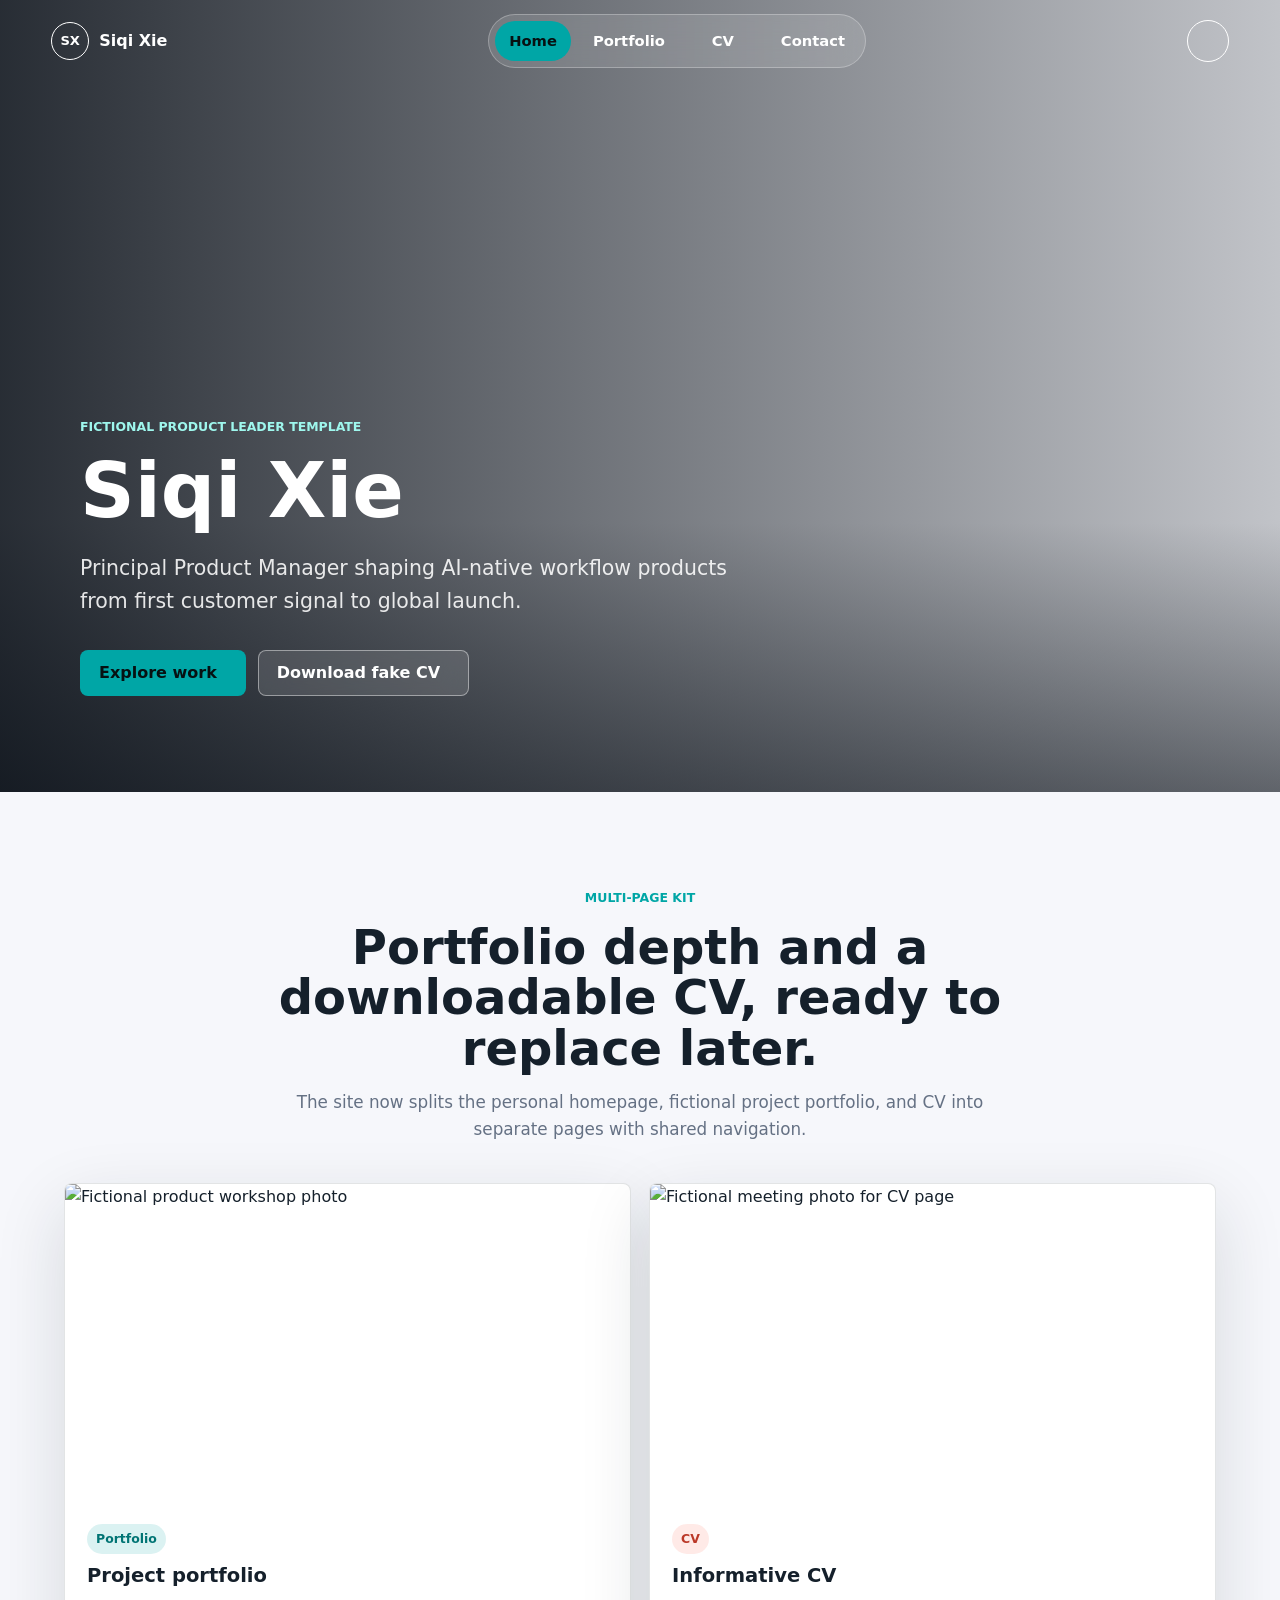
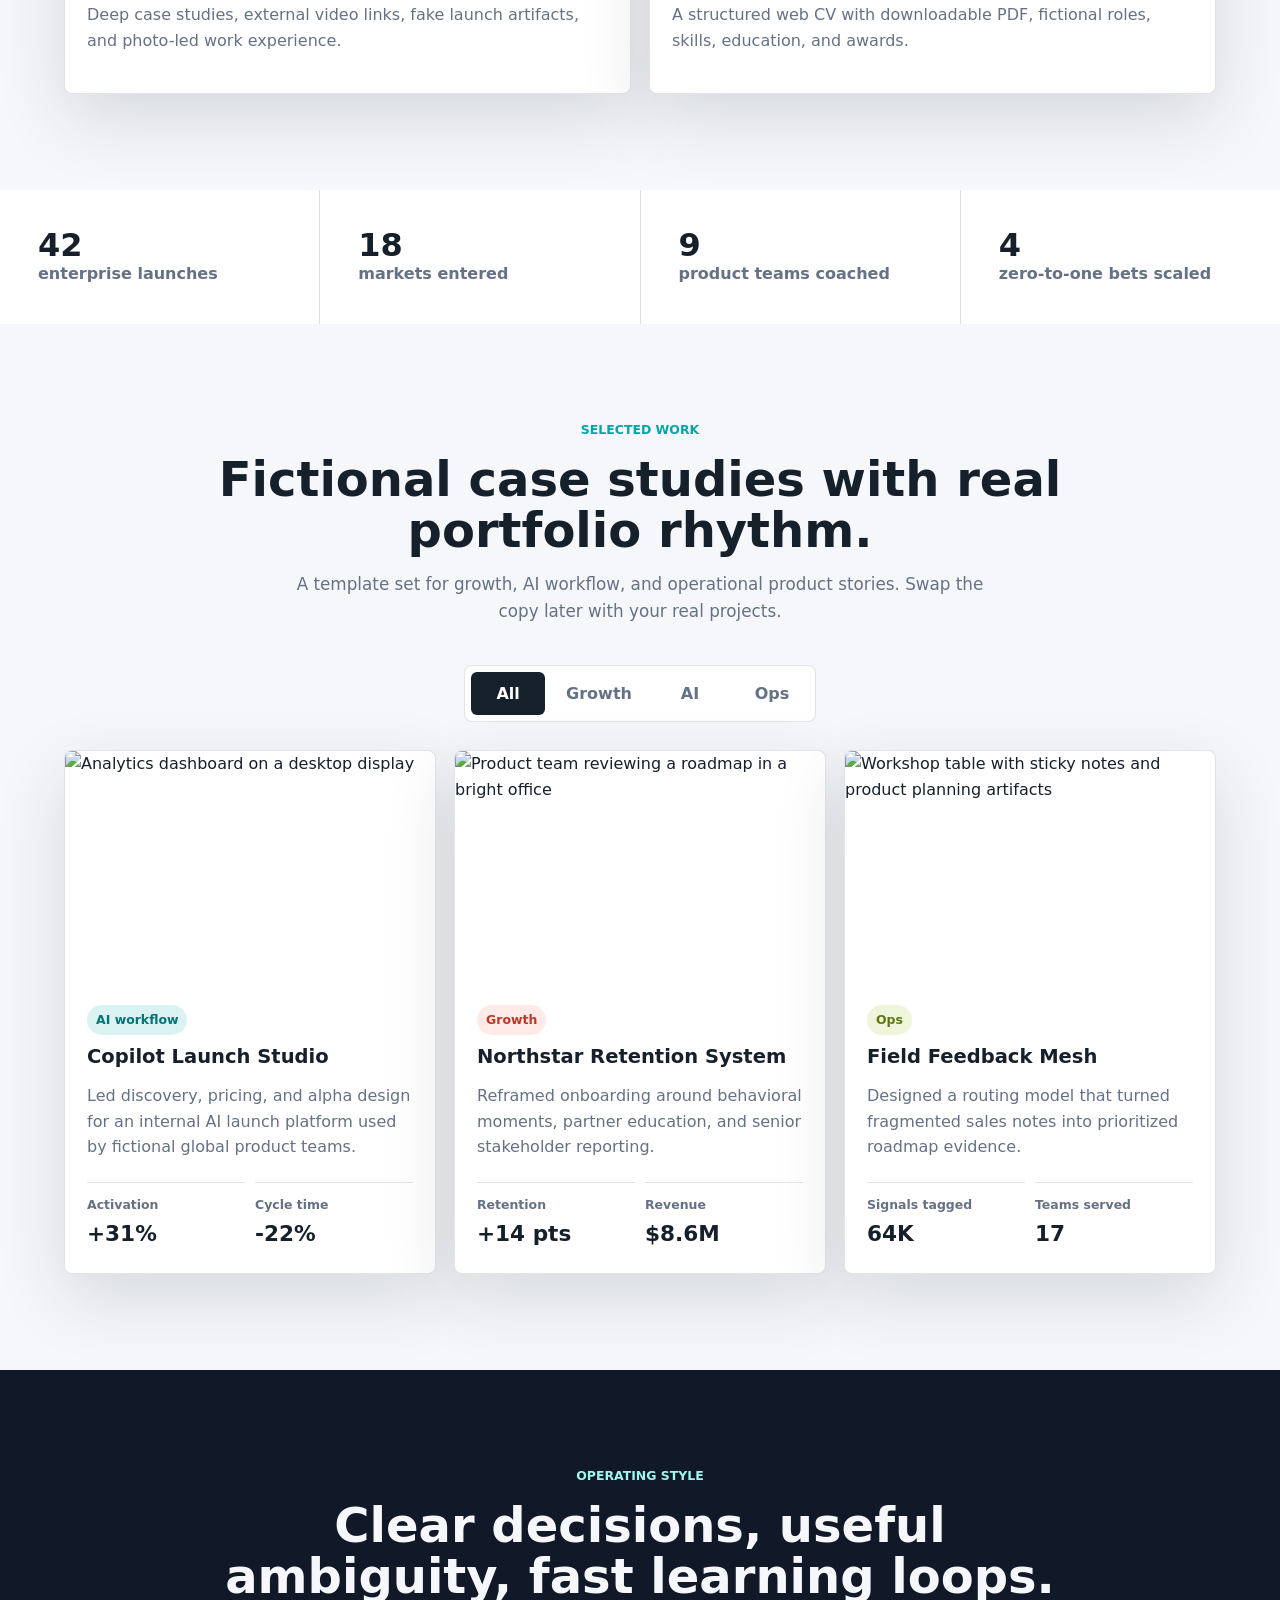
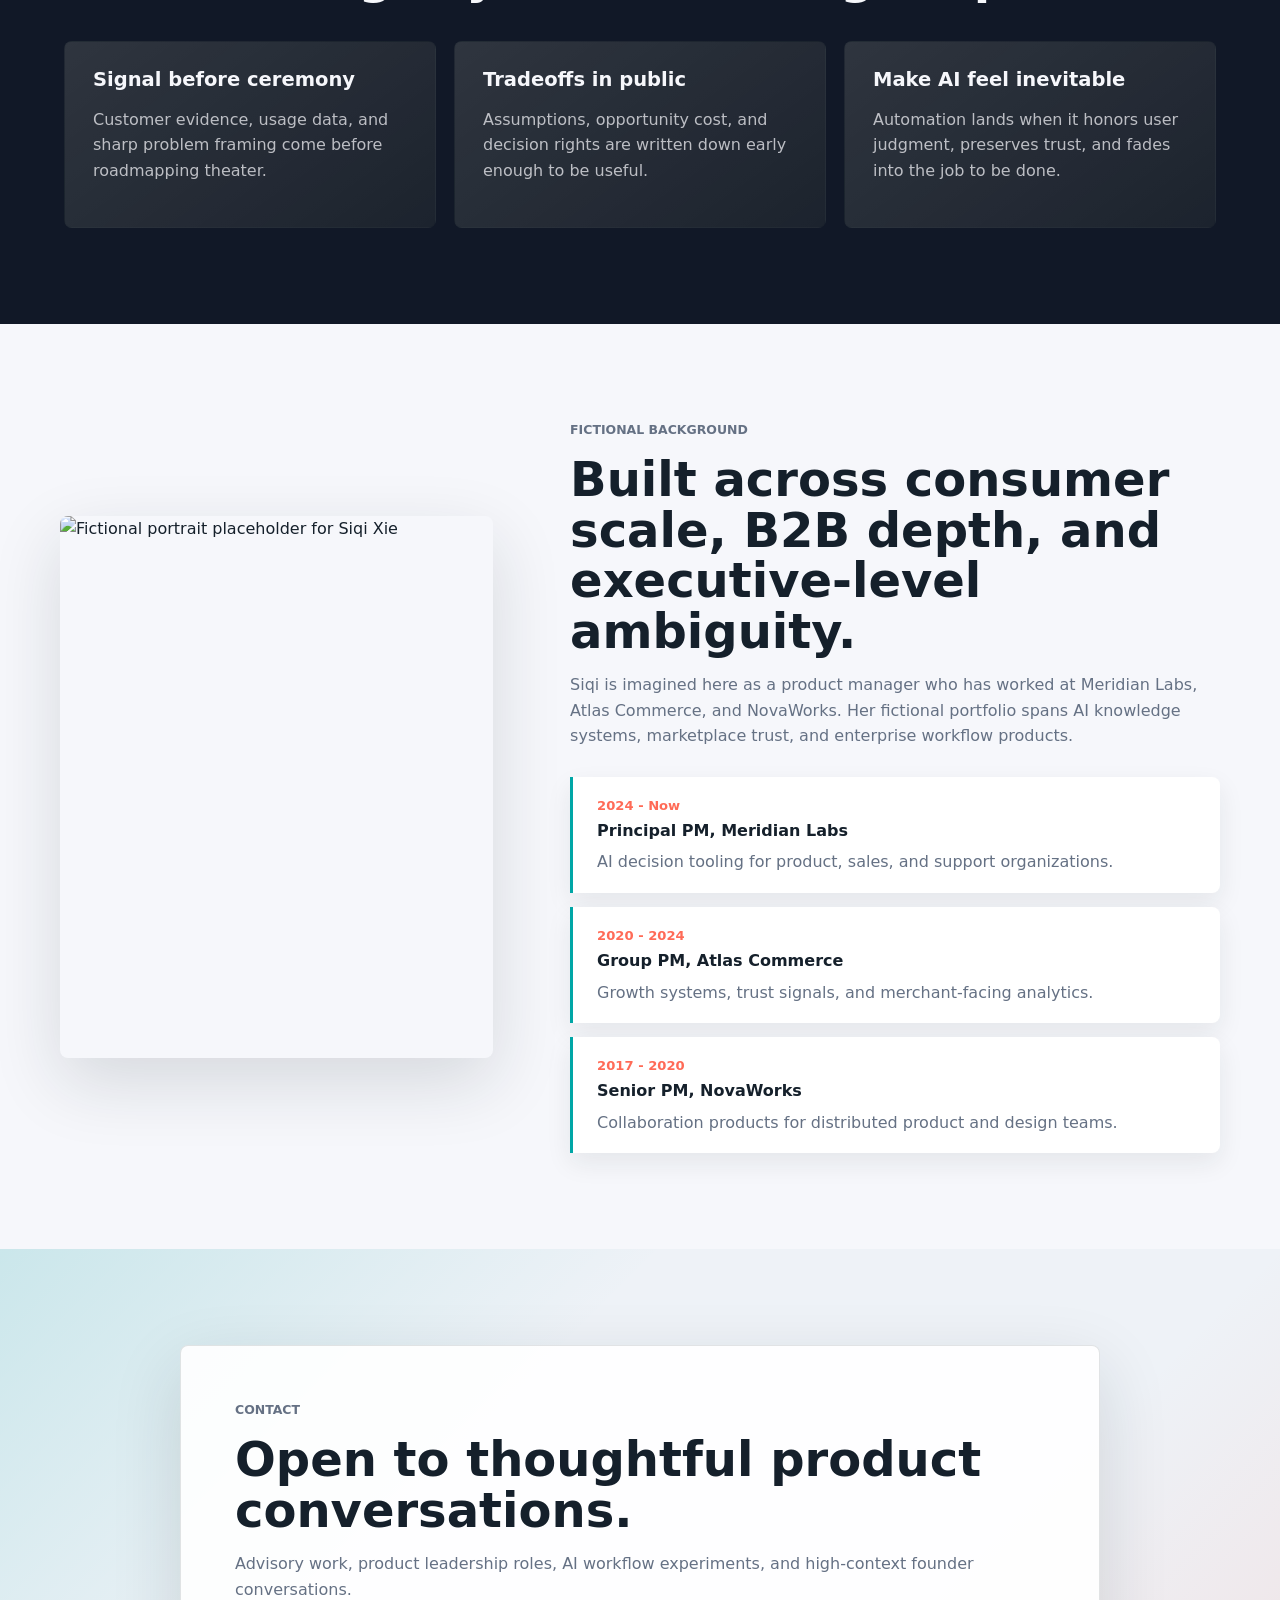
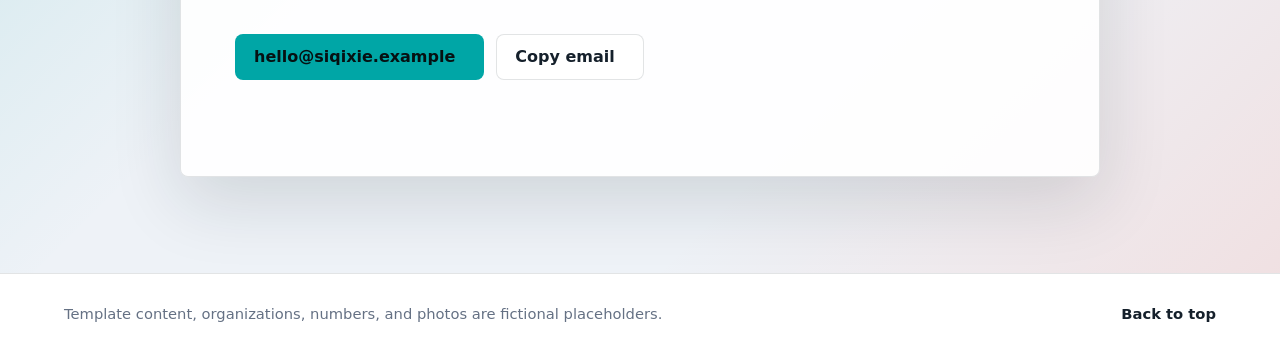
==== index.html @ d80f71df "first commit" ====
<!doctype html>
<html lang="en">
  <head>
    <meta charset="utf-8" />
    <meta name="viewport" content="width=device-width, initial-scale=1" />
    <meta
      name="description"
      content="A fictional interactive homepage template for Siqi Xie, product manager."
    />
    <title>Siqi Xie | Product Portfolio</title>
    <link rel="preconnect" href="https://images.unsplash.com" />
    <link rel="preconnect" href="https://unpkg.com" />
    <link rel="stylesheet" href="styles.css" />
    <script defer src="https://unpkg.com/lucide@latest/dist/umd/lucide.min.js"></script>
    <script defer src="script.js"></script>
  </head>
  <body>
    <div class="progress" aria-hidden="true"></div>
    <header class="site-header" data-header>
      <a class="brand" href="index.html" aria-label="Siqi Xie home">
        <span class="brand-mark">SX</span>
        <span>Siqi Xie</span>
      </a>

      <button class="icon-button nav-toggle" type="button" aria-label="Open navigation" data-nav-toggle>
        <i data-lucide="menu"></i>
      </button>

      <nav class="site-nav" aria-label="Primary navigation" data-nav>
        <a href="index.html" aria-current="page">Home</a>
        <a href="portfolio.html">Portfolio</a>
        <a href="cv.html">CV</a>
        <a href="#contact">Contact</a>
      </nav>

      <button class="icon-button theme-toggle" type="button" aria-label="Toggle color theme" title="Toggle theme" data-theme-toggle>
        <i data-lucide="moon"></i>
      </button>
    </header>

    <main id="top">
      <section class="hero" aria-labelledby="hero-title">
        <div class="hero-media" aria-hidden="true"></div>
        <div class="hero-overlay" aria-hidden="true"></div>
        <div class="hero-inner reveal">
          <p class="eyebrow">Fictional product leader template</p>
          <h1 id="hero-title">Siqi Xie</h1>
          <p class="hero-subtitle">
            Principal Product Manager shaping AI-native workflow products from first customer signal to global launch.
          </p>
          <div class="hero-actions">
            <a class="button button-primary" href="#work">
              <span>Explore work</span>
              <i data-lucide="arrow-right"></i>
            </a>
            <a class="button button-secondary" href="assets/siqi-xie-cv.pdf">
              <span>Download fake CV</span>
              <i data-lucide="download"></i>
            </a>
          </div>
        </div>
      </section>

      <section class="section page-preview-section" aria-labelledby="pages-title">
        <div class="section-heading reveal">
          <p class="eyebrow">Multi-page kit</p>
          <h2 id="pages-title">Portfolio depth and a downloadable CV, ready to replace later.</h2>
          <p>
            The site now splits the personal homepage, fictional project portfolio, and CV into separate pages with shared navigation.
          </p>
        </div>

        <div class="preview-grid">
          <a class="preview-card reveal" href="portfolio.html">
            <img
              src="https://images.unsplash.com/photo-1551836022-d5d88e9218df?auto=format&fit=crop&w=1200&q=80"
              alt="Fictional product workshop photo"
            />
            <span class="tag">Portfolio</span>
            <h3>Project portfolio</h3>
            <p>Deep case studies, external video links, fake launch artifacts, and photo-led work experience.</p>
          </a>
          <a class="preview-card reveal" href="cv.html">
            <img
              src="https://images.unsplash.com/photo-1517048676732-d65bc937f952?auto=format&fit=crop&w=1200&q=80"
              alt="Fictional meeting photo for CV page"
            />
            <span class="tag tag-coral">CV</span>
            <h3>Informative CV</h3>
            <p>A structured web CV with downloadable PDF, fictional roles, skills, education, and awards.</p>
          </a>
        </div>
      </section>

      <section class="signal-strip" aria-label="Career highlights">
        <div class="signal" data-count="42">
          <span class="metric">0</span>
          <span>enterprise launches</span>
        </div>
        <div class="signal" data-count="18">
          <span class="metric">0</span>
          <span>markets entered</span>
        </div>
        <div class="signal" data-count="9">
          <span class="metric">0</span>
          <span>product teams coached</span>
        </div>
        <div class="signal" data-count="4">
          <span class="metric">0</span>
          <span>zero-to-one bets scaled</span>
        </div>
      </section>

      <section class="section section-light" id="work" aria-labelledby="work-title">
        <div class="section-heading reveal">
          <p class="eyebrow">Selected work</p>
          <h2 id="work-title">Fictional case studies with real portfolio rhythm.</h2>
          <p>
            A template set for growth, AI workflow, and operational product stories. Swap the copy later with your real projects.
          </p>
        </div>

        <div class="segmented-control reveal" role="tablist" aria-label="Filter case studies">
          <button class="segment active" type="button" data-filter="all" aria-pressed="true">All</button>
          <button class="segment" type="button" data-filter="growth" aria-pressed="false">Growth</button>
          <button class="segment" type="button" data-filter="ai" aria-pressed="false">AI</button>
          <button class="segment" type="button" data-filter="ops" aria-pressed="false">Ops</button>
        </div>

        <div class="case-grid">
          <article class="case-card reveal" data-category="ai">
            <img
              src="https://images.unsplash.com/photo-1551288049-bebda4e38f71?auto=format&fit=crop&w=1200&q=80"
              alt="Analytics dashboard on a desktop display"
            />
            <div class="case-content">
              <span class="tag">AI workflow</span>
              <h3>Copilot Launch Studio</h3>
              <p>
                Led discovery, pricing, and alpha design for an internal AI launch platform used by fictional global product teams.
              </p>
              <dl>
                <div><dt>Activation</dt><dd>+31%</dd></div>
                <div><dt>Cycle time</dt><dd>-22%</dd></div>
              </dl>
            </div>
          </article>

          <article class="case-card reveal" data-category="growth">
            <img
              src="https://images.unsplash.com/photo-1556761175-b413da4baf72?auto=format&fit=crop&w=1200&q=80"
              alt="Product team reviewing a roadmap in a bright office"
            />
            <div class="case-content">
              <span class="tag tag-coral">Growth</span>
              <h3>Northstar Retention System</h3>
              <p>
                Reframed onboarding around behavioral moments, partner education, and senior stakeholder reporting.
              </p>
              <dl>
                <div><dt>Retention</dt><dd>+14 pts</dd></div>
                <div><dt>Revenue</dt><dd>$8.6M</dd></div>
              </dl>
            </div>
          </article>

          <article class="case-card reveal" data-category="ops">
            <img
              src="https://images.unsplash.com/photo-1552664730-d307ca884978?auto=format&fit=crop&w=1200&q=80"
              alt="Workshop table with sticky notes and product planning artifacts"
            />
            <div class="case-content">
              <span class="tag tag-lime">Ops</span>
              <h3>Field Feedback Mesh</h3>
              <p>
                Designed a routing model that turned fragmented sales notes into prioritized roadmap evidence.
              </p>
              <dl>
                <div><dt>Signals tagged</dt><dd>64K</dd></div>
                <div><dt>Teams served</dt><dd>17</dd></div>
              </dl>
            </div>
          </article>
        </div>
      </section>

      <section class="section section-dark" id="approach" aria-labelledby="approach-title">
        <div class="section-heading reveal">
          <p class="eyebrow">Operating style</p>
          <h2 id="approach-title">Clear decisions, useful ambiguity, fast learning loops.</h2>
        </div>

        <div class="approach-grid">
          <article class="approach-card reveal">
            <i data-lucide="radar"></i>
            <h3>Signal before ceremony</h3>
            <p>Customer evidence, usage data, and sharp problem framing come before roadmapping theater.</p>
          </article>
          <article class="approach-card reveal">
            <i data-lucide="split"></i>
            <h3>Tradeoffs in public</h3>
            <p>Assumptions, opportunity cost, and decision rights are written down early enough to be useful.</p>
          </article>
          <article class="approach-card reveal">
            <i data-lucide="sparkles"></i>
            <h3>Make AI feel inevitable</h3>
            <p>Automation lands when it honors user judgment, preserves trust, and fades into the job to be done.</p>
          </article>
        </div>
      </section>

      <section class="section split-section" id="story" aria-labelledby="story-title">
        <div class="portrait-wrap reveal">
          <img
            src="https://images.unsplash.com/photo-1494790108377-be9c29b29330?auto=format&fit=crop&w=900&q=80"
            alt="Fictional portrait placeholder for Siqi Xie"
          />
        </div>
        <div class="story-copy reveal">
          <p class="eyebrow">Fictional background</p>
          <h2 id="story-title">Built across consumer scale, B2B depth, and executive-level ambiguity.</h2>
          <p>
            Siqi is imagined here as a product manager who has worked at Meridian Labs, Atlas Commerce, and NovaWorks. Her fictional portfolio spans AI knowledge systems, marketplace trust, and enterprise workflow products.
          </p>
          <div class="timeline" aria-label="Fictional experience timeline">
            <div class="timeline-item">
              <span>2024 - Now</span>
              <strong>Principal PM, Meridian Labs</strong>
              <p>AI decision tooling for product, sales, and support organizations.</p>
            </div>
            <div class="timeline-item">
              <span>2020 - 2024</span>
              <strong>Group PM, Atlas Commerce</strong>
              <p>Growth systems, trust signals, and merchant-facing analytics.</p>
            </div>
            <div class="timeline-item">
              <span>2017 - 2020</span>
              <strong>Senior PM, NovaWorks</strong>
              <p>Collaboration products for distributed product and design teams.</p>
            </div>
          </div>
        </div>
      </section>

      <section class="section contact-section" id="contact" aria-labelledby="contact-title">
        <div class="contact-panel reveal">
          <p class="eyebrow">Contact</p>
          <h2 id="contact-title">Open to thoughtful product conversations.</h2>
          <p>
            Advisory work, product leadership roles, AI workflow experiments, and high-context founder conversations.
          </p>
          <div class="contact-actions">
            <a class="button button-primary" href="mailto:hello@siqixie.example">
              <span>hello@siqixie.example</span>
              <i data-lucide="mail"></i>
            </a>
            <button class="button button-ghost" type="button" data-copy-email>
              <span>Copy email</span>
              <i data-lucide="copy"></i>
            </button>
          </div>
          <p class="copy-status" role="status" aria-live="polite" data-copy-status></p>
        </div>
      </section>
    </main>

    <footer class="site-footer">
      <p>Template content, organizations, numbers, and photos are fictional placeholders.</p>
      <a href="#top" aria-label="Back to top">Back to top</a>
    </footer>
  </body>
</html>
---- styles.css ----
:root {
  color-scheme: light;
  --bg: #f6f7fb;
  --surface: #ffffff;
  --surface-strong: #eef2f7;
  --ink: #15202b;
  --muted: #657184;
  --line: rgba(21, 32, 43, 0.12);
  --teal: #00a6a6;
  --teal-dark: #007474;
  --coral: #ff6b57;
  --lime: #95c11f;
  --navy: #111827;
  --shadow: 0 24px 70px rgba(21, 32, 43, 0.14);
  --radius: 8px;
  --header-height: 72px;
  font-family: Inter, ui-sans-serif, system-ui, -apple-system, BlinkMacSystemFont, "Segoe UI", sans-serif;
}

:root[data-theme="dark"] {
  color-scheme: dark;
  --bg: #101319;
  --surface: #171c24;
  --surface-strong: #202734;
  --ink: #f4f7fb;
  --muted: #a5afbf;
  --line: rgba(244, 247, 251, 0.14);
  --teal: #27d0c7;
  --teal-dark: #1ea9a1;
  --coral: #ff7c6c;
  --lime: #b7df43;
  --navy: #080b10;
  --shadow: 0 24px 70px rgba(0, 0, 0, 0.34);
}

* {
  box-sizing: border-box;
}

html {
  scroll-behavior: smooth;
}

body {
  margin: 0;
  background: var(--bg);
  color: var(--ink);
  font-family: inherit;
  line-height: 1.6;
}

body.subpage {
  padding-top: var(--header-height);
}

body.nav-open {
  overflow: hidden;
}

img {
  display: block;
  max-width: 100%;
}

a {
  color: inherit;
  text-decoration: none;
}

button,
a {
  -webkit-tap-highlight-color: transparent;
}

button {
  font: inherit;
}

.progress {
  position: fixed;
  top: 0;
  left: 0;
  z-index: 30;
  width: 0%;
  height: 3px;
  background: linear-gradient(90deg, var(--teal), var(--coral), var(--lime));
}

.site-header {
  position: fixed;
  top: 0;
  left: 0;
  right: 0;
  z-index: 20;
  display: grid;
  grid-template-columns: auto 1fr auto;
  align-items: center;
  gap: 24px;
  min-height: var(--header-height);
  padding: 14px clamp(20px, 4vw, 56px);
  color: #ffffff;
  transition: background 180ms ease, color 180ms ease, box-shadow 180ms ease, min-height 180ms ease;
}

.site-header.scrolled {
  min-height: 62px;
  background: color-mix(in srgb, var(--surface) 88%, transparent);
  color: var(--ink);
  box-shadow: 0 10px 30px rgba(21, 32, 43, 0.08);
  backdrop-filter: blur(18px);
}

.subpage .site-header {
  background: color-mix(in srgb, var(--surface) 92%, transparent);
  color: var(--ink);
  box-shadow: 0 10px 30px rgba(21, 32, 43, 0.08);
  backdrop-filter: blur(18px);
}

.brand {
  display: inline-flex;
  align-items: center;
  gap: 10px;
  font-weight: 800;
}

.brand-mark {
  display: grid;
  width: 38px;
  height: 38px;
  place-items: center;
  border: 1px solid currentColor;
  border-radius: 50%;
  font-size: 0.82rem;
}

.site-nav {
  justify-self: center;
  display: inline-flex;
  align-items: center;
  gap: 8px;
  padding: 6px;
  border: 1px solid rgba(255, 255, 255, 0.28);
  border-radius: 999px;
  background: rgba(255, 255, 255, 0.12);
  backdrop-filter: blur(16px);
}

.site-header.scrolled .site-nav {
  border-color: var(--line);
  background: var(--surface-strong);
}

.site-nav a {
  min-width: 72px;
  padding: 8px 14px;
  border-radius: 999px;
  color: inherit;
  font-size: 0.92rem;
  font-weight: 700;
  text-align: center;
  transition: background 160ms ease, color 160ms ease;
}

.site-nav a:hover,
.site-nav a:focus-visible,
.site-nav a[aria-current="page"] {
  background: var(--teal);
  color: #071112;
  outline: none;
}

.icon-button {
  display: inline-grid;
  width: 42px;
  height: 42px;
  place-items: center;
  border: 1px solid currentColor;
  border-radius: 50%;
  background: transparent;
  color: inherit;
  cursor: pointer;
  transition: transform 160ms ease, background 160ms ease;
}

.icon-button:hover,
.icon-button:focus-visible {
  transform: translateY(-1px);
  background: rgba(255, 255, 255, 0.14);
  outline: none;
}

.icon-button svg,
.button svg,
.approach-card svg {
  width: 18px;
  height: 18px;
  stroke-width: 2.2;
}

.nav-toggle {
  display: none;
  justify-self: end;
}

.hero {
  position: relative;
  display: grid;
  min-height: 88svh;
  overflow: hidden;
  color: #ffffff;
}

.hero-media,
.hero-overlay {
  position: absolute;
  inset: 0;
}

.hero-media {
  background-image: url("https://images.unsplash.com/photo-1551434678-e076c223a692?auto=format&fit=crop&w=2200&q=85");
  background-position: center;
  background-size: cover;
  transform: scale(1.04);
}

.hero-overlay {
  background:
    linear-gradient(90deg, rgba(6, 12, 20, 0.86) 0%, rgba(6, 12, 20, 0.56) 46%, rgba(6, 12, 20, 0.22) 100%),
    linear-gradient(0deg, rgba(6, 12, 20, 0.52) 0%, rgba(6, 12, 20, 0) 34%);
}

.hero-inner {
  position: relative;
  z-index: 1;
  align-self: end;
  width: min(1120px, calc(100% - 40px));
  margin: 0 auto;
  padding: 168px 0 96px;
}

.eyebrow {
  margin: 0 0 14px;
  color: var(--teal);
  font-size: 0.78rem;
  font-weight: 900;
  letter-spacing: 0;
  text-transform: uppercase;
}

.hero .eyebrow {
  color: #9ef7ed;
}

h1,
h2,
h3,
p {
  overflow-wrap: anywhere;
}

h1,
h2,
h3 {
  margin: 0;
  line-height: 1.05;
  letter-spacing: 0;
}

h1 {
  max-width: 760px;
  font-size: 4.75rem;
  font-weight: 900;
}

h2 {
  font-size: 3rem;
  font-weight: 870;
}

h3 {
  font-size: 1.22rem;
  font-weight: 850;
}

.hero-subtitle {
  max-width: 680px;
  margin: 22px 0 0;
  color: rgba(255, 255, 255, 0.88);
  font-size: 1.28rem;
}

.hero-actions,
.contact-actions {
  display: flex;
  flex-wrap: wrap;
  gap: 12px;
  margin-top: 32px;
}

.button {
  display: inline-flex;
  align-items: center;
  justify-content: center;
  gap: 10px;
  min-height: 46px;
  padding: 12px 18px;
  border: 1px solid transparent;
  border-radius: var(--radius);
  font-weight: 850;
  line-height: 1.15;
  cursor: pointer;
  transition: transform 160ms ease, border-color 160ms ease, background 160ms ease, color 160ms ease;
}

.button:hover,
.button:focus-visible {
  transform: translateY(-2px);
  outline: none;
}

.button-primary {
  background: var(--teal);
  color: #061112;
}

.button-primary:hover,
.button-primary:focus-visible {
  background: #7ef5e9;
}

.button-secondary {
  border-color: rgba(255, 255, 255, 0.44);
  background: rgba(255, 255, 255, 0.12);
  color: #ffffff;
  backdrop-filter: blur(14px);
}

.button-ghost {
  border-color: var(--line);
  background: var(--surface);
  color: var(--ink);
}

.signal-strip {
  display: grid;
  grid-template-columns: repeat(4, 1fr);
  gap: 1px;
  background: var(--line);
}

.signal {
  display: grid;
  min-height: 134px;
  align-content: center;
  padding: 24px clamp(18px, 3vw, 38px);
  background: var(--surface);
}

.signal .metric {
  color: var(--ink);
  font-size: 2rem;
  font-weight: 900;
  line-height: 1;
}

.signal span:last-child {
  color: var(--muted);
  font-weight: 750;
}

.section {
  padding: 96px clamp(20px, 5vw, 72px);
}

.section-light {
  background: var(--bg);
}

.section-dark {
  background: var(--navy);
  color: #f6f7fb;
}

.section-dark .eyebrow {
  color: #9ef7ed;
}

.section-heading {
  width: min(900px, 100%);
  margin: 0 auto 40px;
  text-align: center;
}

.section-heading p:not(.eyebrow) {
  max-width: 690px;
  margin: 16px auto 0;
  color: var(--muted);
  font-size: 1.05rem;
}

.section-dark .section-heading p:not(.eyebrow),
.section-dark .approach-card p {
  color: rgba(246, 247, 251, 0.72);
}

.segmented-control {
  display: flex;
  flex-wrap: wrap;
  justify-content: center;
  gap: 8px;
  width: fit-content;
  max-width: 100%;
  margin: 0 auto 28px;
  padding: 6px;
  border: 1px solid var(--line);
  border-radius: var(--radius);
  background: var(--surface);
}

.segment {
  min-width: 74px;
  border: 0;
  border-radius: 6px;
  background: transparent;
  color: var(--muted);
  padding: 9px 13px;
  font-weight: 850;
  cursor: pointer;
}

.segment.active,
.segment:hover,
.segment:focus-visible {
  background: var(--ink);
  color: var(--surface);
  outline: none;
}

.case-grid,
.approach-grid,
.preview-grid {
  display: grid;
  grid-template-columns: repeat(3, minmax(0, 1fr));
  gap: 18px;
  width: min(1160px, 100%);
  margin: 0 auto;
}

.preview-grid {
  grid-template-columns: repeat(2, minmax(0, 1fr));
}

.case-card,
.approach-card,
.preview-card {
  border: 1px solid var(--line);
  border-radius: var(--radius);
  background: var(--surface);
  box-shadow: var(--shadow);
  overflow: hidden;
}

.preview-card {
  display: block;
  padding-bottom: 24px;
  transition: transform 160ms ease, border-color 160ms ease;
}

.preview-card:hover,
.preview-card:focus-visible {
  transform: translateY(-3px);
  border-color: var(--teal);
  outline: none;
}

.preview-card img {
  width: 100%;
  aspect-ratio: 16 / 9;
  object-fit: cover;
}

.preview-card .tag,
.preview-card h3,
.preview-card p {
  margin-left: 22px;
  margin-right: 22px;
}

.preview-card .tag {
  margin-top: 22px;
}

.preview-card p {
  color: var(--muted);
}

.case-card {
  min-height: 100%;
  transform-style: preserve-3d;
  transition: opacity 180ms ease, transform 180ms ease, border-color 180ms ease;
}

.case-card.hidden {
  display: none;
}

.case-card img {
  width: 100%;
  aspect-ratio: 16 / 10;
  object-fit: cover;
}

.case-content {
  padding: 22px;
}

.tag {
  display: inline-flex;
  margin-bottom: 12px;
  padding: 5px 9px;
  border-radius: 999px;
  background: rgba(0, 166, 166, 0.14);
  color: var(--teal-dark);
  font-size: 0.78rem;
  font-weight: 900;
}

:root[data-theme="dark"] .tag {
  color: #8ff6ee;
}

.tag-coral {
  background: rgba(255, 107, 87, 0.14);
  color: #bb3828;
}

.tag-lime {
  background: rgba(149, 193, 31, 0.16);
  color: #5d7811;
}

:root[data-theme="dark"] .tag-coral {
  color: #ffafa4;
}

:root[data-theme="dark"] .tag-lime {
  color: #d1ef77;
}

.case-content p,
.story-copy p,
.contact-panel p {
  color: var(--muted);
}

.case-content dl {
  display: grid;
  grid-template-columns: repeat(2, minmax(0, 1fr));
  gap: 10px;
  margin: 22px 0 0;
}

.case-content dl div {
  border-top: 1px solid var(--line);
  padding-top: 12px;
}

dt {
  color: var(--muted);
  font-size: 0.78rem;
  font-weight: 800;
}

dd {
  margin: 2px 0 0;
  color: var(--ink);
  font-size: 1.35rem;
  font-weight: 900;
}

.approach-card {
  padding: 28px;
  color: #f6f7fb;
  background:
    linear-gradient(145deg, rgba(255, 255, 255, 0.11), rgba(255, 255, 255, 0.03)),
    #151c27;
  box-shadow: none;
}

.approach-card svg {
  width: 28px;
  height: 28px;
  margin-bottom: 22px;
  color: var(--teal);
}

.split-section {
  display: grid;
  grid-template-columns: minmax(260px, 0.8fr) minmax(0, 1.2fr);
  gap: clamp(34px, 6vw, 78px);
  align-items: center;
  width: min(1160px, calc(100% - 40px));
  margin: 0 auto;
  padding-left: 0;
  padding-right: 0;
}

.portrait-wrap {
  border-radius: var(--radius);
  overflow: hidden;
  box-shadow: var(--shadow);
}

.portrait-wrap img {
  width: 100%;
  aspect-ratio: 4 / 5;
  object-fit: cover;
}

.story-copy h2 {
  max-width: 760px;
}

.timeline {
  display: grid;
  gap: 14px;
  margin-top: 28px;
}

.timeline-item {
  position: relative;
  padding: 18px 18px 18px 24px;
  border-left: 3px solid var(--teal);
  border-radius: 0 var(--radius) var(--radius) 0;
  background: var(--surface);
  box-shadow: 0 10px 26px rgba(21, 32, 43, 0.08);
}

.timeline-item span {
  display: block;
  color: var(--coral);
  font-size: 0.82rem;
  font-weight: 900;
}

.timeline-item strong {
  display: block;
  margin-top: 2px;
}

.timeline-item p {
  margin: 6px 0 0;
}

.contact-section {
  background:
    linear-gradient(135deg, rgba(0, 166, 166, 0.15), transparent 35%),
    linear-gradient(315deg, rgba(255, 107, 87, 0.13), transparent 33%),
    var(--surface-strong);
}

.contact-panel {
  width: min(920px, 100%);
  margin: 0 auto;
  padding: clamp(30px, 5vw, 54px);
  border: 1px solid var(--line);
  border-radius: var(--radius);
  background: color-mix(in srgb, var(--surface) 90%, transparent);
  box-shadow: var(--shadow);
}

.copy-status {
  min-height: 26px;
  margin: 16px 0 0;
  color: var(--teal-dark);
  font-weight: 850;
}

.site-footer {
  display: flex;
  flex-wrap: wrap;
  justify-content: space-between;
  gap: 16px;
  padding: 28px clamp(20px, 5vw, 72px);
  border-top: 1px solid var(--line);
  background: var(--surface);
  color: var(--muted);
  font-size: 0.92rem;
}

.site-footer p {
  margin: 0;
}

.site-footer a {
  color: var(--ink);
  font-weight: 850;
}

.page-hero {
  display: grid;
  grid-template-columns: minmax(0, 1.05fr) minmax(300px, 0.95fr);
  gap: clamp(30px, 5vw, 72px);
  align-items: center;
  width: min(1160px, calc(100% - 40px));
  margin: 0 auto;
  padding: 84px 0 72px;
}

.page-hero-copy p:not(.eyebrow) {
  max-width: 680px;
  color: var(--muted);
  font-size: 1.12rem;
}

.page-hero h1 {
  max-width: 780px;
  color: var(--ink);
  font-size: 4rem;
}

.page-hero-photo,
.cv-card {
  border: 1px solid var(--line);
  border-radius: var(--radius);
  background: var(--surface);
  box-shadow: var(--shadow);
  overflow: hidden;
}

.page-hero-photo img {
  width: 100%;
  aspect-ratio: 4 / 3;
  object-fit: cover;
}

.project-stack {
  display: grid;
  gap: 26px;
  width: min(1160px, 100%);
  margin: 0 auto;
}

.project-feature {
  display: grid;
  grid-template-columns: minmax(0, 0.95fr) minmax(0, 1.05fr);
  gap: 0;
  border: 1px solid var(--line);
  border-radius: var(--radius);
  background: var(--surface);
  box-shadow: var(--shadow);
  overflow: hidden;
}

.project-feature.reverse .project-media {
  order: 2;
}

.project-media {
  position: relative;
  min-height: 360px;
  background: var(--surface-strong);
}

.project-media img {
  width: 100%;
  height: 100%;
  object-fit: cover;
}

.video-link {
  position: absolute;
  left: 18px;
  bottom: 18px;
  display: inline-flex;
  align-items: center;
  gap: 9px;
  max-width: calc(100% - 36px);
  padding: 10px 13px;
  border-radius: var(--radius);
  background: rgba(8, 11, 16, 0.78);
  color: #ffffff;
  font-weight: 850;
  backdrop-filter: blur(14px);
}

.video-link svg {
  width: 20px;
  height: 20px;
  flex: 0 0 auto;
}

.project-copy {
  align-self: center;
  padding: clamp(26px, 4vw, 48px);
}

.project-copy p {
  color: var(--muted);
}

.project-copy dl {
  display: grid;
  grid-template-columns: repeat(2, minmax(0, 1fr));
  gap: 12px;
  margin: 26px 0 0;
}

.project-copy dl div {
  padding-top: 12px;
  border-top: 1px solid var(--line);
}

.photo-grid {
  display: grid;
  grid-template-columns: repeat(4, minmax(0, 1fr));
  gap: 16px;
  width: min(1160px, 100%);
  margin: 0 auto;
}

.photo-card {
  margin: 0;
  border: 1px solid rgba(255, 255, 255, 0.14);
  border-radius: var(--radius);
  overflow: hidden;
  background: #151c27;
}

.photo-card img {
  width: 100%;
  aspect-ratio: 4 / 5;
  object-fit: cover;
}

.photo-card figcaption {
  padding: 12px 14px;
  color: rgba(246, 247, 251, 0.78);
  font-weight: 800;
}

.cv-card {
  display: grid;
  grid-template-columns: 150px 1fr;
  align-items: center;
  gap: 22px;
  padding: 18px;
}

.cv-card img {
  width: 150px;
  height: 180px;
  border-radius: var(--radius);
  object-fit: cover;
}

.cv-card h2 {
  font-size: 1.8rem;
}

.cv-card p {
  color: var(--muted);
}

.cv-card a,
.cv-sidebar a,
.compact-project-grid a {
  color: var(--teal-dark);
  font-weight: 850;
}

.cv-layout {
  display: grid;
  grid-template-columns: minmax(260px, 0.34fr) minmax(0, 0.66fr);
  gap: 24px;
  width: min(1160px, calc(100% - 40px));
  margin: 0 auto 96px;
}

.cv-sidebar,
.cv-main {
  display: grid;
  gap: 18px;
  align-content: start;
}

.cv-sidebar section,
.resume-section {
  padding: 24px;
  border: 1px solid var(--line);
  border-radius: var(--radius);
  background: var(--surface);
  box-shadow: 0 12px 34px rgba(21, 32, 43, 0.08);
}

.cv-sidebar h2,
.resume-section h2 {
  margin-bottom: 12px;
  font-size: 1.2rem;
}

.cv-sidebar p,
.resume-item li,
.resume-section li {
  color: var(--muted);
}

.pill-list {
  display: flex;
  flex-wrap: wrap;
  gap: 8px;
  margin: 0;
  padding: 0;
  list-style: none;
}

.pill-list li {
  padding: 6px 9px;
  border-radius: 999px;
  background: rgba(0, 166, 166, 0.14);
  color: var(--teal-dark);
  font-size: 0.86rem;
  font-weight: 850;
}

.resume-item {
  display: grid;
  gap: 10px;
  padding: 18px 0;
  border-top: 1px solid var(--line);
}

.resume-item:first-of-type {
  padding-top: 0;
  border-top: 0;
}

.resume-item span {
  display: block;
  color: var(--coral);
  font-size: 0.82rem;
  font-weight: 900;
}

.resume-item ul,
.resume-section ul {
  margin: 0;
  padding-left: 20px;
}

.compact-project-grid {
  display: grid;
  grid-template-columns: repeat(2, minmax(0, 1fr));
  gap: 10px;
}

.compact-project-grid a {
  padding: 14px;
  border: 1px solid var(--line);
  border-radius: var(--radius);
  background: var(--surface-strong);
}

.reveal {
  opacity: 0;
  transform: translateY(18px);
  transition: opacity 520ms ease, transform 520ms ease;
}

.reveal.visible {
  opacity: 1;
  transform: translateY(0);
}

@media (prefers-reduced-motion: reduce) {
  *,
  *::before,
  *::after {
    scroll-behavior: auto !important;
    transition-duration: 0.01ms !important;
    animation-duration: 0.01ms !important;
  }
}

@media (max-width: 960px) {
  .site-header {
    grid-template-columns: auto 1fr auto auto;
  }

  .nav-toggle {
    display: inline-grid;
  }

  .site-nav {
    position: fixed;
    top: 74px;
    left: 20px;
    right: 20px;
    display: none;
    grid-column: 1 / -1;
    border-radius: var(--radius);
    background: color-mix(in srgb, var(--surface) 96%, transparent);
    color: var(--ink);
    box-shadow: var(--shadow);
  }

  .site-nav.open {
    display: grid;
  }

  .site-nav a {
    border-radius: 6px;
  }

  h1 {
    font-size: 3.75rem;
  }

  h2 {
    font-size: 2.35rem;
  }

  .signal-strip,
  .case-grid,
  .approach-grid,
  .split-section,
  .preview-grid,
  .page-hero,
  .project-feature,
  .cv-layout {
    grid-template-columns: 1fr 1fr;
  }

  .page-hero h1 {
    font-size: 3rem;
  }

  .project-feature,
  .project-feature.reverse {
    grid-template-columns: 1fr;
  }

  .project-feature.reverse .project-media {
    order: 0;
  }

  .photo-grid {
    grid-template-columns: repeat(2, minmax(0, 1fr));
  }

  .cv-layout {
    grid-template-columns: 1fr;
  }

  .story-copy {
    grid-column: 1 / -1;
  }
}

@media (max-width: 680px) {
  .site-header {
    min-height: 64px;
    padding: 10px 16px;
    gap: 10px;
  }

  .brand span:last-child {
    display: none;
  }

  .hero {
    min-height: 86svh;
  }

  .hero-inner {
    width: min(100% - 32px, 1120px);
    padding: 132px 0 72px;
  }

  h1 {
    font-size: 2.7rem;
  }

  h2 {
    font-size: 1.85rem;
  }

  .hero-subtitle {
    font-size: 1.05rem;
  }

  .button {
    width: 100%;
  }

  .signal-strip,
  .case-grid,
  .approach-grid,
  .split-section,
  .case-content dl,
  .preview-grid,
  .page-hero,
  .project-copy dl,
  .photo-grid,
  .compact-project-grid {
    grid-template-columns: 1fr;
  }

  body.subpage {
    padding-top: 64px;
  }

  .page-hero {
    padding-top: 56px;
    padding-bottom: 56px;
  }

  .page-hero h1 {
    font-size: 2.35rem;
  }

  .project-media {
    min-height: 260px;
  }

  .cv-card {
    grid-template-columns: 1fr;
  }

  .cv-card img {
    width: 100%;
    height: auto;
    aspect-ratio: 4 / 3;
  }

  .section {
    padding-top: 72px;
    padding-bottom: 72px;
  }

  .section-heading {
    text-align: left;
  }

  .section-heading p:not(.eyebrow) {
    margin-left: 0;
  }

  .segmented-control {
    width: 100%;
    display: grid;
    grid-template-columns: repeat(4, minmax(0, 1fr));
  }

  .segment {
    min-width: 0;
    padding: 9px 8px;
    font-size: 0.9rem;
  }
}

@media (max-width: 440px) {
  .segmented-control {
    grid-template-columns: repeat(2, minmax(0, 1fr));
  }
}
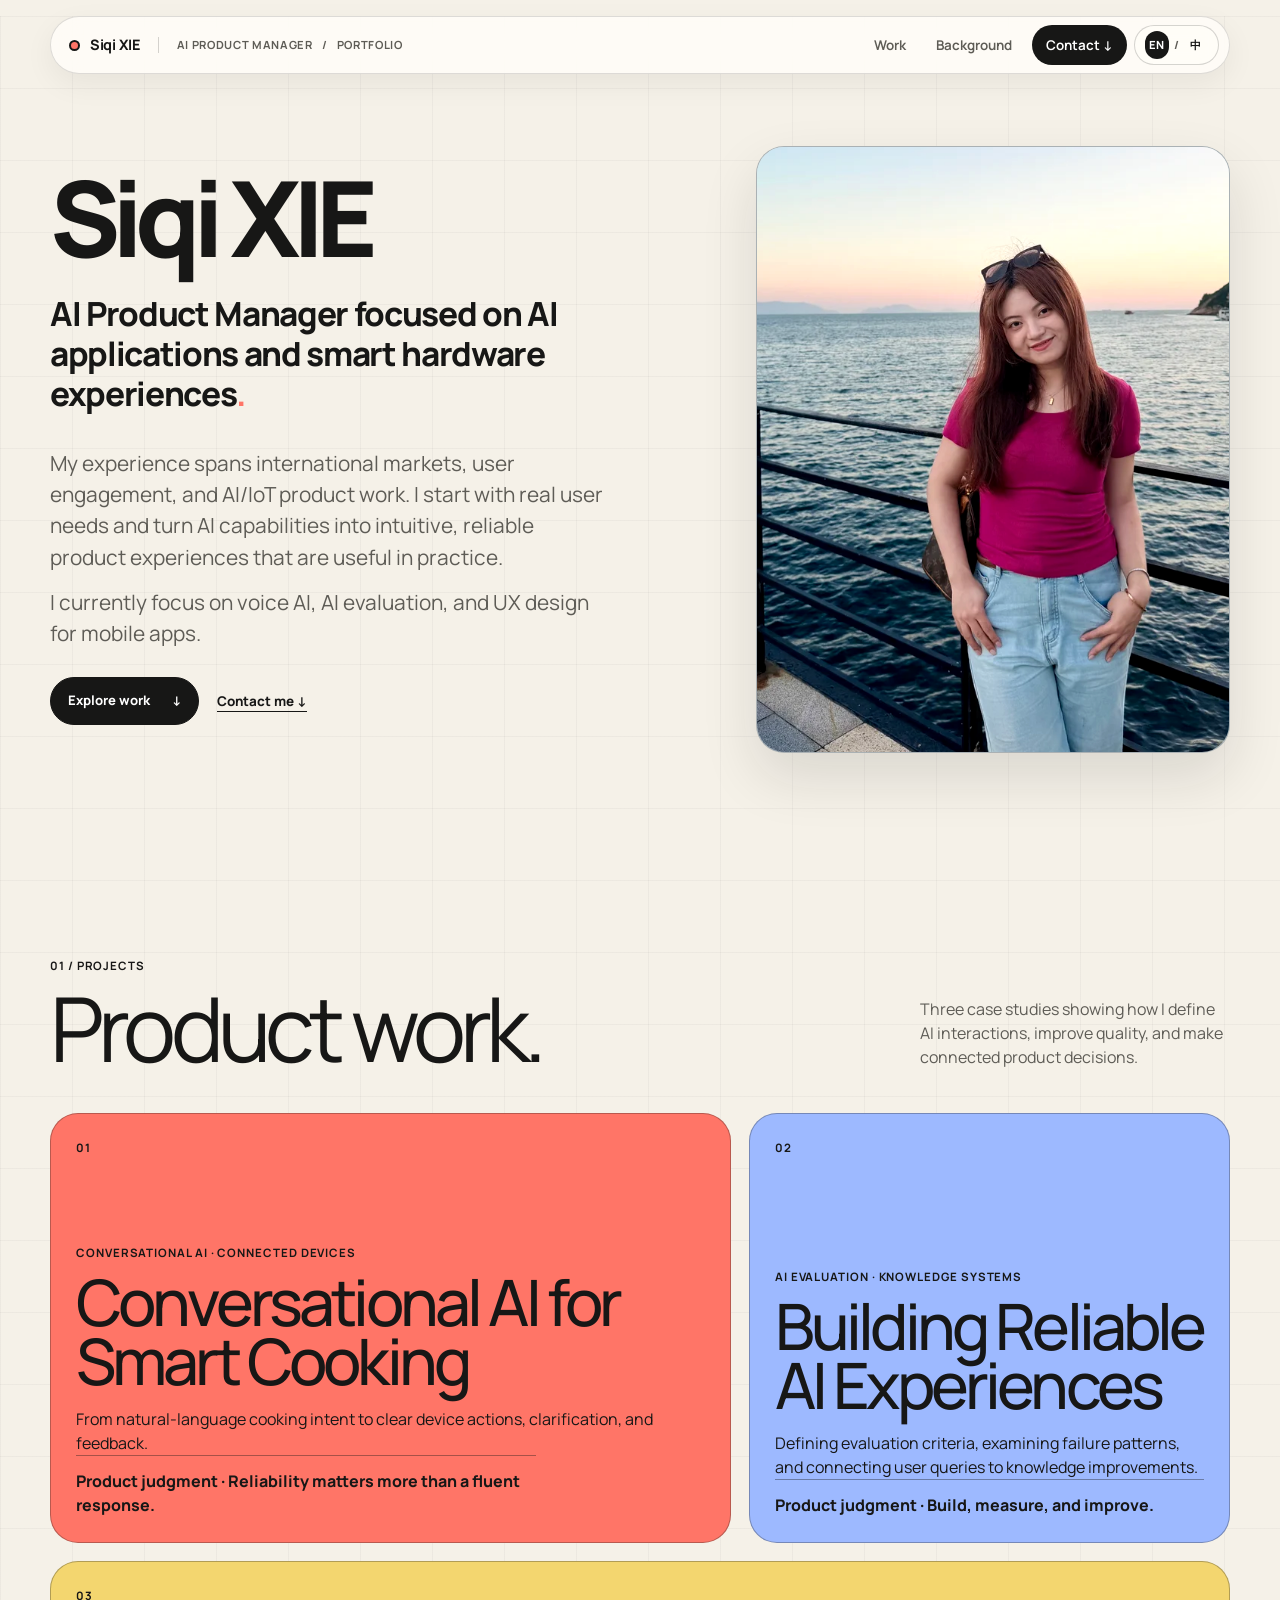
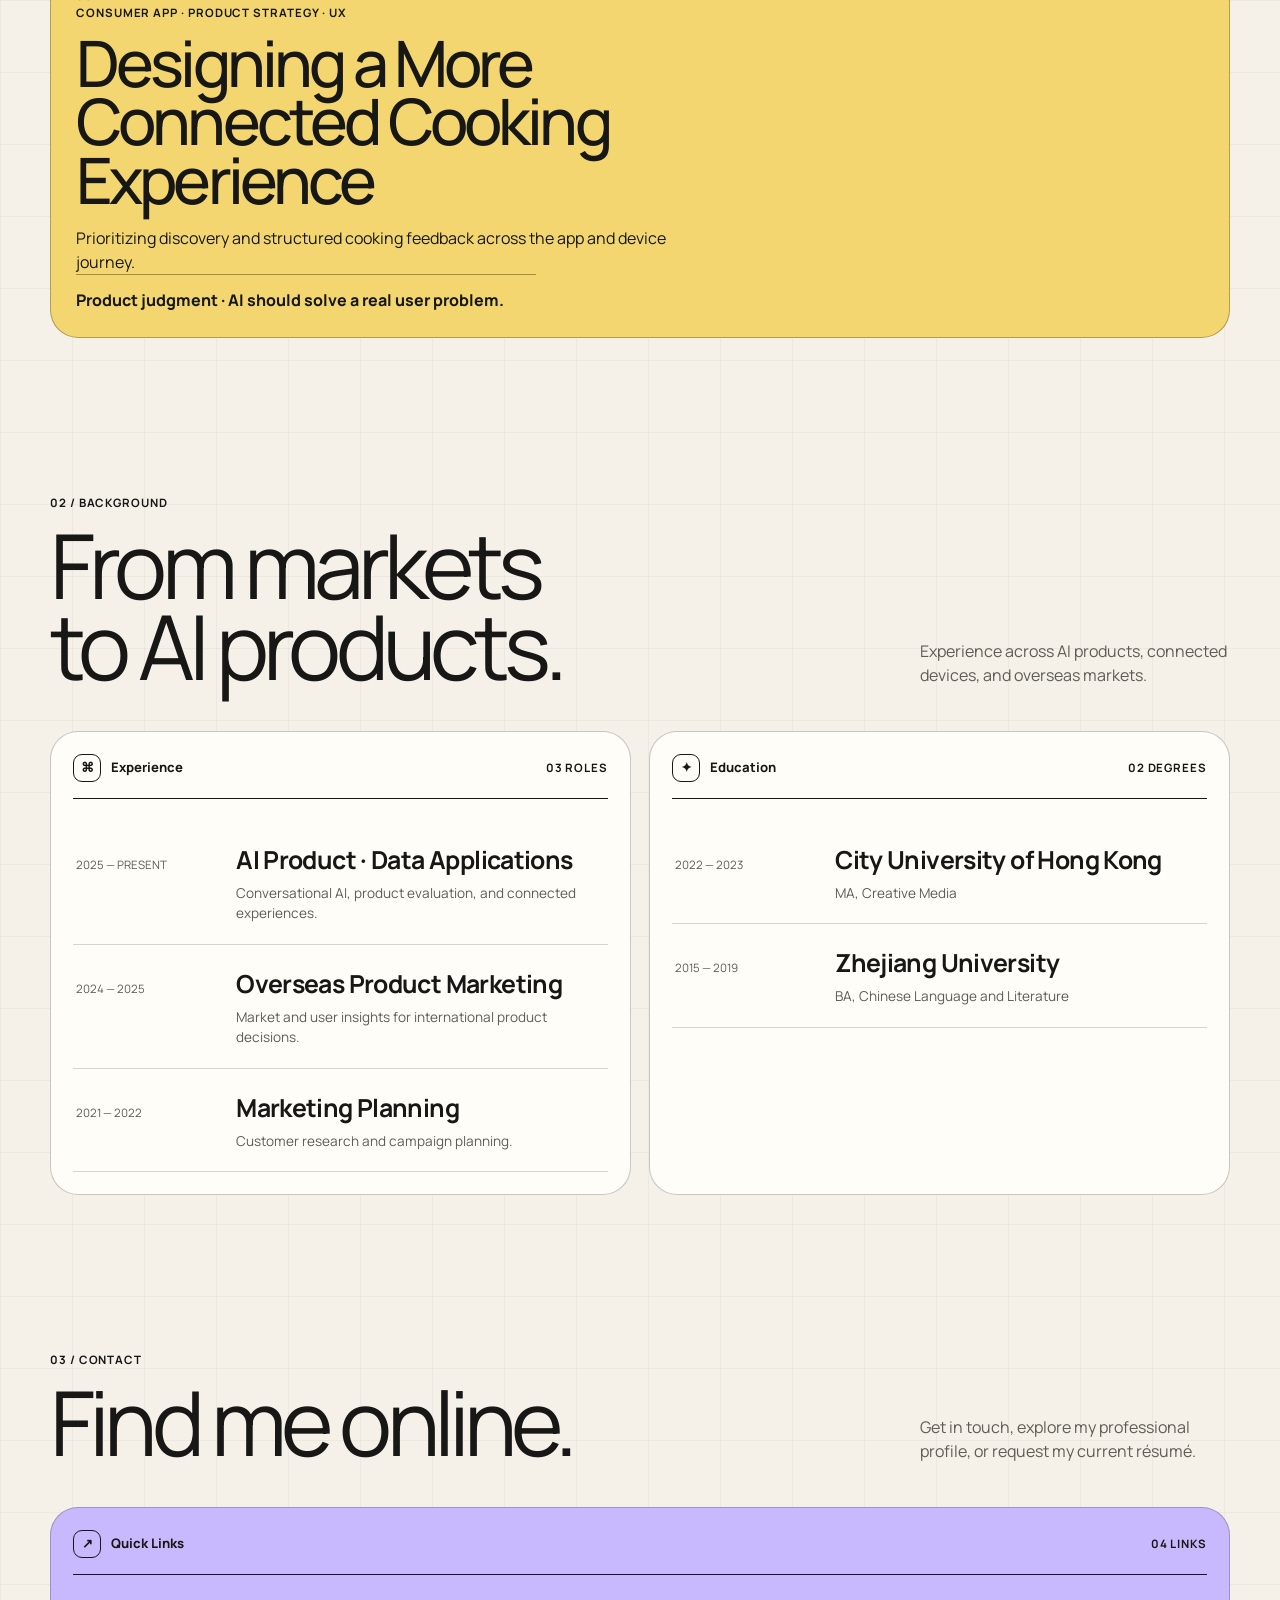
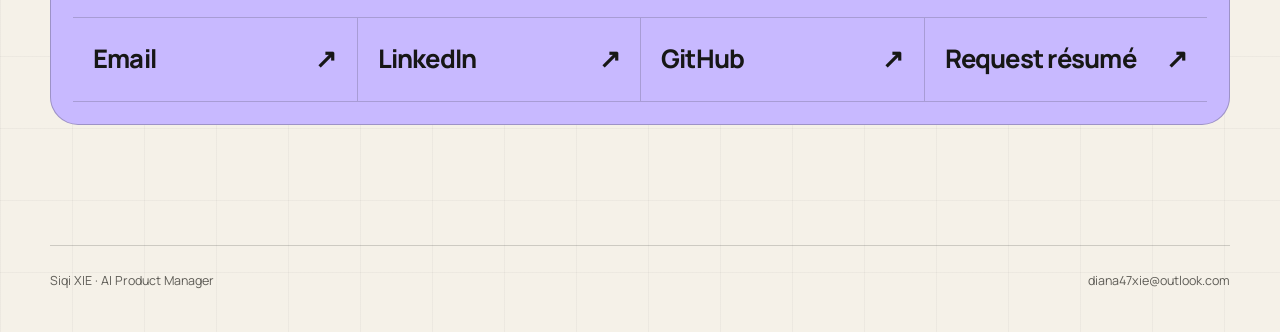
==== commit 43087256: "Publish bilingual portfolio homepage only" ====
--- a/index.html
+++ b/index.html
@@ -1,272 +1 @@
-<!doctype html>
-<html lang="en">
-  <head>
-    <meta charset="utf-8" />
-    <meta name="viewport" content="width=device-width, initial-scale=1" />
-    <meta
-      name="description"
-      content="A fictional interactive homepage template for Siqi Xie, product manager."
-    />
-    <title>Siqi Xie | Product Portfolio</title>
-    <link rel="preconnect" href="https://images.unsplash.com" />
-    <link rel="preconnect" href="https://unpkg.com" />
-    <link rel="stylesheet" href="styles.css" />
-    <script defer src="https://unpkg.com/lucide@latest/dist/umd/lucide.min.js"></script>
-    <script defer src="script.js"></script>
-  </head>
-  <body>
-    <div class="progress" aria-hidden="true"></div>
-    <header class="site-header" data-header>
-      <a class="brand" href="index.html" aria-label="Siqi Xie home">
-        <span class="brand-mark">SX</span>
-        <span>Siqi Xie</span>
-      </a>
-
-      <button class="icon-button nav-toggle" type="button" aria-label="Open navigation" data-nav-toggle>
-        <i data-lucide="menu"></i>
-      </button>
-
-      <nav class="site-nav" aria-label="Primary navigation" data-nav>
-        <a href="index.html" aria-current="page">Home</a>
-        <a href="portfolio.html">Portfolio</a>
-        <a href="cv.html">CV</a>
-        <a href="#contact">Contact</a>
-      </nav>
-
-      <button class="icon-button theme-toggle" type="button" aria-label="Toggle color theme" title="Toggle theme" data-theme-toggle>
-        <i data-lucide="moon"></i>
-      </button>
-    </header>
-
-    <main id="top">
-      <section class="hero" aria-labelledby="hero-title">
-        <div class="hero-media" aria-hidden="true"></div>
-        <div class="hero-overlay" aria-hidden="true"></div>
-        <div class="hero-inner reveal">
-          <p class="eyebrow">Fictional product leader template</p>
-          <h1 id="hero-title">Siqi Xie</h1>
-          <p class="hero-subtitle">
-            Principal Product Manager shaping AI-native workflow products from first customer signal to global launch.
-          </p>
-          <div class="hero-actions">
-            <a class="button button-primary" href="#work">
-              <span>Explore work</span>
-              <i data-lucide="arrow-right"></i>
-            </a>
-            <a class="button button-secondary" href="assets/siqi-xie-cv.pdf">
-              <span>Download fake CV</span>
-              <i data-lucide="download"></i>
-            </a>
-          </div>
-        </div>
-      </section>
-
-      <section class="section page-preview-section" aria-labelledby="pages-title">
-        <div class="section-heading reveal">
-          <p class="eyebrow">Multi-page kit</p>
-          <h2 id="pages-title">Portfolio depth and a downloadable CV, ready to replace later.</h2>
-          <p>
-            The site now splits the personal homepage, fictional project portfolio, and CV into separate pages with shared navigation.
-          </p>
-        </div>
-
-        <div class="preview-grid">
-          <a class="preview-card reveal" href="portfolio.html">
-            <img
-              src="https://images.unsplash.com/photo-1551836022-d5d88e9218df?auto=format&fit=crop&w=1200&q=80"
-              alt="Fictional product workshop photo"
-            />
-            <span class="tag">Portfolio</span>
-            <h3>Project portfolio</h3>
-            <p>Deep case studies, external video links, fake launch artifacts, and photo-led work experience.</p>
-          </a>
-          <a class="preview-card reveal" href="cv.html">
-            <img
-              src="https://images.unsplash.com/photo-1517048676732-d65bc937f952?auto=format&fit=crop&w=1200&q=80"
-              alt="Fictional meeting photo for CV page"
-            />
-            <span class="tag tag-coral">CV</span>
-            <h3>Informative CV</h3>
-            <p>A structured web CV with downloadable PDF, fictional roles, skills, education, and awards.</p>
-          </a>
-        </div>
-      </section>
-
-      <section class="signal-strip" aria-label="Career highlights">
-        <div class="signal" data-count="42">
-          <span class="metric">0</span>
-          <span>enterprise launches</span>
-        </div>
-        <div class="signal" data-count="18">
-          <span class="metric">0</span>
-          <span>markets entered</span>
-        </div>
-        <div class="signal" data-count="9">
-          <span class="metric">0</span>
-          <span>product teams coached</span>
-        </div>
-        <div class="signal" data-count="4">
-          <span class="metric">0</span>
-          <span>zero-to-one bets scaled</span>
-        </div>
-      </section>
-
-      <section class="section section-light" id="work" aria-labelledby="work-title">
-        <div class="section-heading reveal">
-          <p class="eyebrow">Selected work</p>
-          <h2 id="work-title">Fictional case studies with real portfolio rhythm.</h2>
-          <p>
-            A template set for growth, AI workflow, and operational product stories. Swap the copy later with your real projects.
-          </p>
-        </div>
-
-        <div class="segmented-control reveal" role="tablist" aria-label="Filter case studies">
-          <button class="segment active" type="button" data-filter="all" aria-pressed="true">All</button>
-          <button class="segment" type="button" data-filter="growth" aria-pressed="false">Growth</button>
-          <button class="segment" type="button" data-filter="ai" aria-pressed="false">AI</button>
-          <button class="segment" type="button" data-filter="ops" aria-pressed="false">Ops</button>
-        </div>
-
-        <div class="case-grid">
-          <article class="case-card reveal" data-category="ai">
-            <img
-              src="https://images.unsplash.com/photo-1551288049-bebda4e38f71?auto=format&fit=crop&w=1200&q=80"
-              alt="Analytics dashboard on a desktop display"
-            />
-            <div class="case-content">
-              <span class="tag">AI workflow</span>
-              <h3>Copilot Launch Studio</h3>
-              <p>
-                Led discovery, pricing, and alpha design for an internal AI launch platform used by fictional global product teams.
-              </p>
-              <dl>
-                <div><dt>Activation</dt><dd>+31%</dd></div>
-                <div><dt>Cycle time</dt><dd>-22%</dd></div>
-              </dl>
-            </div>
-          </article>
-
-          <article class="case-card reveal" data-category="growth">
-            <img
-              src="https://images.unsplash.com/photo-1556761175-b413da4baf72?auto=format&fit=crop&w=1200&q=80"
-              alt="Product team reviewing a roadmap in a bright office"
-            />
-            <div class="case-content">
-              <span class="tag tag-coral">Growth</span>
-              <h3>Northstar Retention System</h3>
-              <p>
-                Reframed onboarding around behavioral moments, partner education, and senior stakeholder reporting.
-              </p>
-              <dl>
-                <div><dt>Retention</dt><dd>+14 pts</dd></div>
-                <div><dt>Revenue</dt><dd>$8.6M</dd></div>
-              </dl>
-            </div>
-          </article>
-
-          <article class="case-card reveal" data-category="ops">
-            <img
-              src="https://images.unsplash.com/photo-1552664730-d307ca884978?auto=format&fit=crop&w=1200&q=80"
-              alt="Workshop table with sticky notes and product planning artifacts"
-            />
-            <div class="case-content">
-              <span class="tag tag-lime">Ops</span>
-              <h3>Field Feedback Mesh</h3>
-              <p>
-                Designed a routing model that turned fragmented sales notes into prioritized roadmap evidence.
-              </p>
-              <dl>
-                <div><dt>Signals tagged</dt><dd>64K</dd></div>
-                <div><dt>Teams served</dt><dd>17</dd></div>
-              </dl>
-            </div>
-          </article>
-        </div>
-      </section>
-
-      <section class="section section-dark" id="approach" aria-labelledby="approach-title">
-        <div class="section-heading reveal">
-          <p class="eyebrow">Operating style</p>
-          <h2 id="approach-title">Clear decisions, useful ambiguity, fast learning loops.</h2>
-        </div>
-
-        <div class="approach-grid">
-          <article class="approach-card reveal">
-            <i data-lucide="radar"></i>
-            <h3>Signal before ceremony</h3>
-            <p>Customer evidence, usage data, and sharp problem framing come before roadmapping theater.</p>
-          </article>
-          <article class="approach-card reveal">
-            <i data-lucide="split"></i>
-            <h3>Tradeoffs in public</h3>
-            <p>Assumptions, opportunity cost, and decision rights are written down early enough to be useful.</p>
-          </article>
-          <article class="approach-card reveal">
-            <i data-lucide="sparkles"></i>
-            <h3>Make AI feel inevitable</h3>
-            <p>Automation lands when it honors user judgment, preserves trust, and fades into the job to be done.</p>
-          </article>
-        </div>
-      </section>
-
-      <section class="section split-section" id="story" aria-labelledby="story-title">
-        <div class="portrait-wrap reveal">
-          <img
-            src="https://images.unsplash.com/photo-1494790108377-be9c29b29330?auto=format&fit=crop&w=900&q=80"
-            alt="Fictional portrait placeholder for Siqi Xie"
-          />
-        </div>
-        <div class="story-copy reveal">
-          <p class="eyebrow">Fictional background</p>
-          <h2 id="story-title">Built across consumer scale, B2B depth, and executive-level ambiguity.</h2>
-          <p>
-            Siqi is imagined here as a product manager who has worked at Meridian Labs, Atlas Commerce, and NovaWorks. Her fictional portfolio spans AI knowledge systems, marketplace trust, and enterprise workflow products.
-          </p>
-          <div class="timeline" aria-label="Fictional experience timeline">
-            <div class="timeline-item">
-              <span>2024 - Now</span>
-              <strong>Principal PM, Meridian Labs</strong>
-              <p>AI decision tooling for product, sales, and support organizations.</p>
-            </div>
-            <div class="timeline-item">
-              <span>2020 - 2024</span>
-              <strong>Group PM, Atlas Commerce</strong>
-              <p>Growth systems, trust signals, and merchant-facing analytics.</p>
-            </div>
-            <div class="timeline-item">
-              <span>2017 - 2020</span>
-              <strong>Senior PM, NovaWorks</strong>
-              <p>Collaboration products for distributed product and design teams.</p>
-            </div>
-          </div>
-        </div>
-      </section>
-
-      <section class="section contact-section" id="contact" aria-labelledby="contact-title">
-        <div class="contact-panel reveal">
-          <p class="eyebrow">Contact</p>
-          <h2 id="contact-title">Open to thoughtful product conversations.</h2>
-          <p>
-            Advisory work, product leadership roles, AI workflow experiments, and high-context founder conversations.
-          </p>
-          <div class="contact-actions">
-            <a class="button button-primary" href="mailto:hello@siqixie.example">
-              <span>hello@siqixie.example</span>
-              <i data-lucide="mail"></i>
-            </a>
-            <button class="button button-ghost" type="button" data-copy-email>
-              <span>Copy email</span>
-              <i data-lucide="copy"></i>
-            </button>
-          </div>
-          <p class="copy-status" role="status" aria-live="polite" data-copy-status></p>
-        </div>
-      </section>
-    </main>
-
-    <footer class="site-footer">
-      <p>Template content, organizations, numbers, and photos are fictional placeholders.</p>
-      <a href="#top" aria-label="Back to top">Back to top</a>
-    </footer>
-  </body>
-</html>
+<!DOCTYPE html><html lang="en"><head><meta charset="UTF-8"><meta name="viewport" content="width=device-width"><meta name="description" content="AI Product Manager portfolio spanning conversational AI, evaluation systems, connected devices, and consumer experiences."><meta name="generator" content="Astro v7.4.12"><link rel="canonical" href="https://siqi-xie.github.io/"><link rel="alternate" hreflang="en" href="https://siqi-xie.github.io/"><link rel="alternate" hreflang="zh-CN" href="https://siqi-xie.github.io/zh/"><link rel="alternate" hreflang="x-default" href="https://siqi-xie.github.io/"><title>Siqi XIE — AI Product Manager</title><link rel="stylesheet" href="/_astro/BaseLayout.eTb8R1Ja.css"></head><body><a class="skip-link" href="#main-content">Skip to content</a><header class="site-header" aria-label="Primary navigation"><a class="wordmark" href="#top" aria-label="Siqi XIE, home"><span class="wordmark-dot" aria-hidden="true"></span>Siqi XIE</a><p class="site-context" aria-label="AI Product Manager portfolio"><span>AI Product Manager</span><span aria-hidden="true">/</span><span>Portfolio</span></p><nav class="site-nav" aria-label="Primary navigation"><a href="#work">Work</a><a href="#workspace">Background</a><a class="nav-cta" href="#contact">Contact ↓</a></nav><nav class="language-switcher" aria-label="Choose language" data-language-switcher><span aria-current="page">EN</span><span class="language-switcher__divider" aria-hidden="true">/</span><a href="/zh/" lang="zh-CN" hreflang="zh-CN" data-language-link>中</a></nav><script type="module">var e=`portfolio-language-position`,t=()=>Array.from(document.querySelectorAll(`main section[id]`)),n=e=>e.getBoundingClientRect().top+window.scrollY;window.addEventListener(`pageshow`,()=>{try{let t=sessionStorage.getItem(e);if(!t)return;let r=JSON.parse(t);if(r.pathname!==window.location.pathname||(sessionStorage.removeItem(e),Date.now()-r.savedAt>1e4))return;let i=document.getElementById(r.sectionId);if(!i)return;let a=document.documentElement.style.scrollBehavior;document.documentElement.style.scrollBehavior=`auto`,window.scrollTo(0,n(i)+r.progress*i.offsetHeight),requestAnimationFrame(()=>{document.documentElement.style.scrollBehavior=a})}catch{}}),document.querySelectorAll(`[data-language-link]`).forEach(r=>{r.addEventListener(`click`,i=>{let a=t(),o=window.scrollY+120,s=a.reduce((e,t)=>n(t)<=o?t:e,a[0]);if(!s)return;let c=new URL(r.href),l=(window.scrollY-n(s))/Math.max(s.offsetHeight,1);c.hash=s.id===a[0]?.id&&window.scrollY<50?``:s.id;try{sessionStorage.setItem(e,JSON.stringify({pathname:c.pathname,sectionId:s.id,progress:l,savedAt:Date.now()}))}catch{}i.preventDefault(),window.location.assign(c.toString())})});</script></header><main id="main-content"><section class="hero shell" id="top" aria-labelledby="hero-title"><div class="hero__content"><div class="hero__copy"><h1 class="hero__name" id="hero-title">Siqi <span>XIE</span></h1><p class="hero__role">AI Product Manager focused on AI applications and smart hardware experiences<span class="accent-dot">.</span></p><div class="hero__summary"><p>My experience spans international markets, user engagement, and AI/IoT product work. I start with real user needs and turn AI capabilities into intuitive, reliable product experiences that are useful in practice.</p><p>I currently focus on voice AI, AI evaluation, and UX design for mobile apps.</p><div class="hero__actions"><a class="primary-link" href="#work">Explore work <span aria-hidden="true">↓</span></a><a class="text-link" href="#contact">Contact me ↓</a></div></div></div><figure class="hero__portrait"><img src="/_astro/siqi-hero-portrait.B2Ug67Jr_1jJRAa.webp" srcset="/_astro/siqi-hero-portrait.B2Ug67Jr_Z10ILK2.webp 640w, /_astro/siqi-hero-portrait.B2Ug67Jr_ZDFiC8.webp 900w, /_astro/siqi-hero-portrait.B2Ug67Jr_cqLUE.webp 1200w" alt="Siqi Xie by the sea at sunset" sizes="(max-width: 760px) calc(100vw - 28px), (max-width: 1200px) 42vw, 500px" loading="eager" fetchpriority="high" decoding="async" width="3000" height="3750"></figure></div></section><section class="selected-work shell" id="work" aria-labelledby="work-title"><div class="section-heading"><div><p class="eyebrow">01 / Projects</p><h2 id="work-title">Product work.</h2></div><p class="section-intro">Three case studies showing how I define AI interactions, improve quality, and make connected product decisions.</p></div><div class="project-grid"><article class="project-card project-card--coral project-card--wide"><div class="project-card__topline"><span class="project-card__index">01</span></div><div class="project-card__content"><p class="project-card__capability">Conversational AI · Connected Devices</p><h3>Conversational AI for Smart Cooking</h3><p>From natural-language cooking intent to clear device actions, clarification, and feedback.</p><p class="project-card__judgment">Product judgment · Reliability matters more than a fluent response.</p></div></article><article class="project-card project-card--blue project-card--standard"><div class="project-card__topline"><span class="project-card__index">02</span></div><div class="project-card__content"><p class="project-card__capability">AI Evaluation · Knowledge Systems</p><h3>Building Reliable AI Experiences</h3><p>Defining evaluation criteria, examining failure patterns, and connecting user queries to knowledge improvements.</p><p class="project-card__judgment">Product judgment · Build, measure, and improve.</p></div></article><article class="project-card project-card--butter project-card--wide"><div class="project-card__topline"><span class="project-card__index">03</span></div><div class="project-card__content"><p class="project-card__capability">Consumer App · Product Strategy · UX</p><h3>Designing a More Connected Cooking Experience</h3><p>Prioritizing discovery and structured cooking feedback across the app and device journey.</p><p class="project-card__judgment">Product judgment · AI should solve a real user problem.</p></div></article></div></section><section class="workspace shell" id="workspace" aria-labelledby="workspace-title"><div class="section-heading"><div><p class="eyebrow">02 / Background</p><h2 id="workspace-title">From markets<br>to AI products.</h2></div><p class="section-intro">Experience across AI products, connected devices, and overseas markets.</p></div><div class="workspace-grid"><article class="widget widget--experience"><div class="widget__header"><span class="widget__icon" aria-hidden="true">⌘</span><span>Experience</span><span class="widget__meta">03 roles</span></div><div class="profile-list"><div class="profile-row"><span>2025 — Present</span><div><strong>AI Product · Data Applications</strong><p>Conversational AI, product evaluation, and connected experiences.</p></div></div><div class="profile-row"><span>2024 — 2025</span><div><strong>Overseas Product Marketing</strong><p>Market and user insights for international product decisions.</p></div></div><div class="profile-row"><span>2021 — 2022</span><div><strong>Marketing Planning</strong><p>Customer research and campaign planning.</p></div></div></div></article><article class="widget widget--education"><div class="widget__header"><span class="widget__icon" aria-hidden="true">✦</span><span>Education</span><span class="widget__meta">02 degrees</span></div><div class="profile-list"><div class="profile-row profile-row--education"><span>2022 — 2023</span><div><strong>City University of Hong Kong</strong><p>MA, Creative Media</p></div></div><div class="profile-row profile-row--education"><span>2015 — 2019</span><div><strong>Zhejiang University</strong><p>BA, Chinese Language and Literature</p></div></div></div></article></div></section><section class="contact shell" id="contact" aria-labelledby="contact-title"><div class="section-heading"><div><p class="eyebrow">03 / Contact</p><h2 id="contact-title">Find me online.</h2></div><p class="section-intro">Get in touch, explore my professional profile, or request my current résumé.</p></div><article class="widget widget--links"><div class="widget__header"><span class="widget__icon" aria-hidden="true">↗</span><span>Quick Links</span><span class="widget__meta">04 links</span></div><div class="quick-links"><a href="mailto:diana47xie@outlook.com">Email <span>↗</span></a><a href="https://www.linkedin.com/in/siqi-xie-783396277">LinkedIn <span>↗</span></a><a href="https://github.com/siqi-xie">GitHub <span>↗</span></a><a href="mailto:diana47xie@outlook.com?subject=Resume%20request">Request résumé <span>↗</span></a></div></article></section></main><button class="section-up" type="button" aria-label="Scroll to previous section" data-section-up hidden><svg aria-hidden="true" viewBox="0 0 24 24"><path d="m6.5 14.5 5.5-5 5.5 5"></path></svg></button><footer class="site-footer shell"><p>Siqi XIE · AI Product Manager</p><a href="mailto:diana47xie@outlook.com">diana47xie@outlook.com</a></footer><script type="module">var e=document.querySelector(`[data-section-up]`),t=[`top`,`work`,`workspace`,`contact`].map(e=>document.getElementById(e)).filter(e=>!!e),n=window.matchMedia(`(prefers-reduced-motion: reduce)`),r=()=>{let e=window.scrollY+window.innerHeight*.35,n=0;return t.forEach((t,r)=>{t.offsetTop<=e&&(n=r)}),n},i=()=>{e&&(e.hidden=r()===0)};e?.addEventListener(`click`,()=>{t[Math.max(0,r()-1)]?.scrollIntoView({behavior:n.matches?`auto`:`smooth`,block:`start`})}),window.addEventListener(`scroll`,i,{passive:!0}),window.addEventListener(`resize`,i),i();</script></body></html>
--- a/_astro/BaseLayout.eTb8R1Ja.css
+++ b/_astro/BaseLayout.eTb8R1Ja.css
@@ -0,0 +1 @@
+@font-face{font-family:Manrope Variable;font-style:normal;font-display:swap;font-weight:200 800;src:url([data-uri])format("woff2-variations");unicode-range:U+460-52F,U+1C80-1C8A,U+20B4,U+2DE0-2DFF,U+A640-A69F,U+FE2E-FE2F}@font-face{font-family:Manrope Variable;font-style:normal;font-display:swap;font-weight:200 800;src:url(/_astro/manrope-cyrillic-wght-normal.Dvxsihut.woff2)format("woff2-variations");unicode-range:U+301,U+400-45F,U+490-491,U+4B0-4B1,U+2116}@font-face{font-family:Manrope Variable;font-style:normal;font-display:swap;font-weight:200 800;src:url(/_astro/manrope-greek-wght-normal.DL7QRZyv.woff2)format("woff2-variations");unicode-range:U+370-377,U+37A-37F,U+384-38A,U+38C,U+38E-3A1,U+3A3-3FF}@font-face{font-family:Manrope Variable;font-style:normal;font-display:swap;font-weight:200 800;src:url(/_astro/manrope-vietnamese-wght-normal.usUDDRr7.woff2)format("woff2-variations");unicode-range:U+102-103,U+110-111,U+128-129,U+168-169,U+1A0-1A1,U+1AF-1B0,U+300-301,U+303-304,U+308-309,U+323,U+329,U+1EA0-1EF9,U+20AB}@font-face{font-family:Manrope Variable;font-style:normal;font-display:swap;font-weight:200 800;src:url(/_astro/manrope-latin-ext-wght-normal.Ch3YOpNY.woff2)format("woff2-variations");unicode-range:U+100-2BA,U+2BD-2C5,U+2C7-2CC,U+2CE-2D7,U+2DD-2FF,U+304,U+308,U+329,U+1D00-1DBF,U+1E00-1E9F,U+1EF2-1EFF,U+2020,U+20A0-20AB,U+20AD-20C0,U+2113,U+2C60-2C7F,U+A720-A7FF}@font-face{font-family:Manrope Variable;font-style:normal;font-display:swap;font-weight:200 800;src:url(/_astro/manrope-latin-wght-normal.DHIcAJRg.woff2)format("woff2-variations");unicode-range:U+??,U+131,U+152-153,U+2BB-2BC,U+2C6,U+2DA,U+2DC,U+304,U+308,U+329,U+2000-206F,U+20AC,U+2122,U+2191,U+2193,U+2212,U+2215,U+FEFF,U+FFFD}@layer properties{@supports (((-webkit-hyphens:none)) and (not (margin-trim:block))) or ((-moz-orient:inline) and (not (color:rgb(from red r g b)))){*,:before,:after,::backdrop{--tw-rotate-x:initial;--tw-rotate-y:initial;--tw-rotate-z:initial;--tw-skew-x:initial;--tw-skew-y:initial;--tw-border-style:solid;--tw-shadow:0 0 #0000;--tw-shadow-color:initial;--tw-shadow-alpha:100%;--tw-inset-shadow:0 0 #0000;--tw-inset-shadow-color:initial;--tw-inset-shadow-alpha:100%;--tw-ring-color:initial;--tw-ring-shadow:0 0 #0000;--tw-inset-ring-color:initial;--tw-inset-ring-shadow:0 0 #0000;--tw-ring-inset:initial;--tw-ring-offset-width:0px;--tw-ring-offset-color:#fff;--tw-ring-offset-shadow:0 0 #0000;--tw-blur:initial;--tw-brightness:initial;--tw-contrast:initial;--tw-grayscale:initial;--tw-hue-rotate:initial;--tw-invert:initial;--tw-opacity:initial;--tw-saturate:initial;--tw-sepia:initial;--tw-drop-shadow:initial;--tw-drop-shadow-color:initial;--tw-drop-shadow-alpha:100%;--tw-drop-shadow-size:initial}}}@layer theme{:root,:host{--font-sans:-apple-system, BlinkMacSystemFont, "Segoe UI", Roboto, "Helvetica Neue", "Noto Sans", Arial, sans-serif, "Apple Color Emoji", "Segoe UI Emoji", "Segoe UI Symbol", "Noto Color Emoji";--font-mono:ui-monospace, SFMono-Regular, Menlo, Monaco, Consolas, "Liberation Mono", "Courier New", monospace;--radius-md:.375rem;--radius-lg:.5rem;--default-transition-duration:.15s;--default-transition-timing-function:cubic-bezier(.4, 0, .2, 1);--default-font-family:var(--font-sans);--default-mono-font-family:var(--font-mono)}}@layer base{*,:after,:before,::backdrop{box-sizing:border-box;border:0 solid;margin:0;padding:0}::file-selector-button{box-sizing:border-box;border:0 solid;margin:0;padding:0}html,:host{-webkit-text-size-adjust:100%;tab-size:4;line-height:1.5;font-family:var(--default-font-family,-apple-system, BlinkMacSystemFont, "Segoe UI", Roboto, "Helvetica Neue", "Noto Sans", Arial, sans-serif, "Apple Color Emoji", "Segoe UI Emoji", "Segoe UI Symbol", "Noto Color Emoji");font-feature-settings:var(--default-font-feature-settings,normal);font-variation-settings:var(--default-font-variation-settings,normal);-webkit-tap-highlight-color:transparent}hr{height:0;color:inherit;border-top-width:1px}abbr:where([title]){text-decoration:underline dotted}h1,h2,h3,h4,h5,h6{font-size:inherit;font-weight:inherit}a{color:inherit;-webkit-text-decoration:inherit;-webkit-text-decoration:inherit;-webkit-text-decoration:inherit;text-decoration:inherit}b,strong{font-weight:bolder}code,kbd,samp,pre{font-family:var(--default-mono-font-family,ui-monospace, SFMono-Regular, Menlo, Monaco, Consolas, "Liberation Mono", "Courier New", monospace);font-feature-settings:var(--default-mono-font-feature-settings,normal);font-variation-settings:var(--default-mono-font-variation-settings,normal);font-size:1em}small{font-size:80%}sub,sup{vertical-align:baseline;font-size:75%;line-height:0;position:relative}sub{bottom:-.25em}sup{top:-.5em}table{text-indent:0;border-color:inherit;border-collapse:collapse}:-moz-focusring:where(:not(iframe)){outline:auto}progress{vertical-align:baseline}summary{display:list-item}ol,ul,menu{list-style:none}img,svg,video,canvas,audio,iframe,embed,object{vertical-align:middle;display:block}img,video{max-width:100%;height:auto}button,input,select,optgroup,textarea{font:inherit;font-feature-settings:inherit;font-variation-settings:inherit;letter-spacing:inherit;color:inherit;opacity:1;background-color:#0000;border-radius:0}::file-selector-button{font:inherit;font-feature-settings:inherit;font-variation-settings:inherit;letter-spacing:inherit;color:inherit;opacity:1;background-color:#0000;border-radius:0}:where(select:is([multiple],[size])) optgroup{font-weight:bolder}:where(select:is([multiple],[size])) optgroup option{padding-inline-start:20px}::file-selector-button{margin-inline-end:4px}::placeholder{opacity:1}@supports (not ((-webkit-appearance:-apple-pay-button))) or (contain-intrinsic-size:1px){::placeholder{color:currentColor}@supports (color:color-mix(in lab, red, red)){::placeholder{color:color-mix(in oklab, currentcolor 50%, transparent)}}}textarea{resize:vertical}::-webkit-search-decoration{-webkit-appearance:none}::-webkit-date-and-time-value{min-height:1lh;text-align:inherit}::-webkit-datetime-edit{display:inline-flex}::-webkit-datetime-edit-fields-wrapper{padding:0}::-webkit-datetime-edit{padding-block:0}::-webkit-datetime-edit-year-field{padding-block:0}::-webkit-datetime-edit-month-field{padding-block:0}::-webkit-datetime-edit-day-field{padding-block:0}::-webkit-datetime-edit-hour-field{padding-block:0}::-webkit-datetime-edit-minute-field{padding-block:0}::-webkit-datetime-edit-second-field{padding-block:0}::-webkit-datetime-edit-millisecond-field{padding-block:0}::-webkit-datetime-edit-meridiem-field{padding-block:0}::-webkit-calendar-picker-indicator{line-height:1}:-moz-ui-invalid{box-shadow:none}button,input:where([type=button],[type=reset],[type=submit]){appearance:button}::file-selector-button{appearance:button}::-webkit-inner-spin-button{height:auto}::-webkit-outer-spin-button{height:auto}[hidden]:where(:not([hidden=until-found])){display:none!important}}@layer components;@layer utilities{.visible{visibility:visible}.absolute{position:absolute}.fixed{position:fixed}.relative{position:relative}.static{position:static}.sticky{position:sticky}.isolate{isolation:isolate}.block{display:block}.grid{display:grid}.hidden{display:none}.inline{display:inline}.table{display:table}.transform{transform:var(--tw-rotate-x, ) var(--tw-rotate-y, ) var(--tw-rotate-z, ) var(--tw-skew-x, ) var(--tw-skew-y, )}.resize{resize:both}.flex-wrap{flex-wrap:wrap}.rounded{border-radius:.25rem}.border{border-style:var(--tw-border-style);border-width:1px}.shadow{--tw-shadow:0 1px 3px 0 var(--tw-shadow-color,#0000001a), 0 1px 2px -1px var(--tw-shadow-color,#0000001a);box-shadow:var(--tw-inset-shadow), var(--tw-inset-ring-shadow), var(--tw-ring-offset-shadow), var(--tw-ring-shadow), var(--tw-shadow)}.filter{filter:var(--tw-blur, ) var(--tw-brightness, ) var(--tw-contrast, ) var(--tw-grayscale, ) var(--tw-hue-rotate, ) var(--tw-invert, ) var(--tw-saturate, ) var(--tw-sepia, ) var(--tw-drop-shadow, )}.transition{transition-property:color,background-color,border-color,outline-color,text-decoration-color,fill,stroke,--tw-gradient-from,--tw-gradient-via,--tw-gradient-to,opacity,box-shadow,transform,translate,scale,rotate,filter,-webkit-backdrop-filter,backdrop-filter,display,content-visibility,overlay,pointer-events;transition-timing-function:var(--tw-ease,var(--default-transition-timing-function));transition-duration:var(--tw-duration,var(--default-transition-duration))}}:root{color-scheme:light;--paper:#f5f1e8;--surface:#fffdf8;--ink:#171716;--muted:#5e5c56;--line:#1717162e;--coral:#ff7567;--blue:#9db9ff;--butter:#f3d66f;--violet:#c8b9ff;--radius-lg:28px;--radius-md:18px;--shadow:0 24px 70px #17171629}*{box-sizing:border-box}html{scroll-behavior:smooth;background:var(--paper)}body{background:linear-gradient(#17171609 1px, transparent 1px), linear-gradient(90deg, #17171609 1px, transparent 1px), var(--paper);min-width:320px;color:var(--ink);background-size:72px 72px;margin:0;font-family:Manrope Variable,ui-sans-serif,-apple-system,BlinkMacSystemFont,Segoe UI,sans-serif;font-size:16px;line-height:1.5}html[lang=zh-CN] body{font-family:Manrope Variable,PingFang SC,Hiragino Sans GB,Microsoft YaHei,sans-serif}a{color:inherit;text-decoration:none}button,a{-webkit-tap-highlight-color:transparent}button{font:inherit}:focus-visible{outline:3px solid var(--ink);outline-offset:4px}.skip-link{z-index:100;background:var(--ink);color:#fff;border-radius:999px;padding:10px 14px;position:fixed;top:16px;left:16px;transform:translateY(-150%)}.skip-link:focus{transform:translateY(0)}.shell{width:min(1180px,100% - 48px);margin-inline:auto}.site-header{z-index:20;backdrop-filter:blur(14px);background:#fffdf8d6;border:1px solid #17171624;border-radius:999px;justify-content:space-between;align-items:center;width:min(1180px,100% - 48px);min-height:58px;margin:16px auto 0;padding:8px 10px 8px 18px;display:flex;position:sticky;top:16px;box-shadow:0 10px 30px #1717160f}.wordmark{letter-spacing:-.02em;align-items:center;gap:10px;font-size:.9rem;font-weight:750;display:inline-flex}.wordmark-dot{border:2px solid var(--ink);background:var(--coral);border-radius:50%;width:11px;height:11px}.site-context{border-left:1px solid var(--line);color:var(--muted);letter-spacing:.06em;text-transform:uppercase;align-items:center;gap:9px;margin:0 0 0 18px;padding-left:18px;font-family:Manrope Variable,ui-sans-serif,sans-serif;font-size:.7rem;font-weight:700;display:flex}.site-nav{align-items:center;gap:2px;margin-left:auto;display:flex}.site-nav a{color:var(--muted);border-radius:999px;padding:10px 14px;font-size:.84rem;font-weight:650}.site-nav a:hover{background:var(--ink);color:#fff}.site-nav .nav-cta{background:var(--ink);color:#fff;margin-left:4px}.site-nav .nav-cta:hover{background:var(--coral);color:var(--ink)}.language-switcher{border:1px solid var(--line);letter-spacing:.03em;background:#fffdf8c2;border-radius:999px;align-items:center;gap:5px;min-height:40px;margin-left:7px;padding:4px 10px;font-size:.7rem;font-weight:750;display:inline-flex}.language-switcher a,.language-switcher>span:not(.language-switcher__divider){border-radius:999px;place-items:center;min-width:24px;min-height:28px;display:grid}.language-switcher a:hover{background:var(--coral)}.language-switcher [aria-current=page]{background:var(--ink);color:#fff}.language-switcher__divider{color:var(--muted)}.hero{flex-direction:column;justify-content:space-between;min-height:auto;padding:28px 0;display:flex}.project-card__topline,.widget__header{justify-content:space-between;align-items:center;display:flex}.eyebrow,.project-card__capability,.project-card__index,.widget__meta,.note-kicker{letter-spacing:.08em;text-transform:uppercase;margin:0;font-family:Manrope Variable,ui-sans-serif,sans-serif;font-size:.72rem;font-weight:700}.hero__content{grid-template-columns:minmax(0,.92fr) minmax(360px,.68fr);align-items:stretch;gap:clamp(32px,5vw,72px);padding-block:44px;display:grid}.hero__copy{flex-direction:column;justify-content:center;padding-block:28px;display:flex}.hero__name{letter-spacing:-.075em;margin:0;font-size:clamp(4.7rem,8.2vw,8.1rem);font-weight:800;line-height:.82}.hero__role{letter-spacing:-.065em;margin:34px 0 0;font-size:clamp(2.2rem,4.2vw,4.2rem);font-weight:760;line-height:.9}html[lang=zh-CN] .hero__role,html[lang=en] .hero__role{letter-spacing:-.04em;font-size:clamp(1.65rem,2.6vw,2.75rem);line-height:1.2}.accent-dot{color:var(--coral)}.hero__summary{max-width:560px;margin-top:34px}.hero__summary>p{color:var(--muted);margin:0;font-size:clamp(1.05rem,1.7vw,1.3rem)}.hero__summary>p+p{margin-top:14px}.hero__actions{flex-wrap:wrap;align-items:center;gap:18px;margin-top:28px;display:flex}.hero__portrait{border-radius:var(--radius-lg);background:#d8e2e6;border:1px solid #1717163d;min-height:560px;margin:0;overflow:hidden;box-shadow:0 24px 56px #1717161f}.hero__portrait img{object-fit:cover;object-position:50% 42%;filter:brightness(1.025)contrast(1.035)saturate(1.01);width:100%;height:100%;display:block}.primary-link{border:1px solid var(--ink);background:var(--ink);color:#fff;border-radius:999px;justify-content:space-between;align-items:center;gap:22px;min-height:48px;padding:12px 17px;font-size:.82rem;font-weight:750;display:inline-flex}.text-link{border-bottom:1px solid;font-size:.84rem;font-weight:750}.selected-work,.workspace,.contact{padding:132px 0 24px;scroll-margin-top:96px}.section-heading{grid-template-columns:minmax(0,1fr) minmax(260px,.38fr);align-items:end;gap:56px;margin-bottom:44px;display:grid}.section-heading h2{letter-spacing:-.065em;max-width:820px;margin:14px 0 0;font-size:clamp(3rem,7vw,6.5rem);line-height:.9}.section-intro{color:var(--muted);margin:0;font-size:1rem}.product-judgment{background:var(--ink);color:var(--paper);margin-top:132px;padding:132px 0;scroll-margin-top:96px}.product-judgment__heading{margin-bottom:58px}.product-judgment__heading .section-intro{color:#f5f1e8a8}.judgment-chain{border-top:1px solid #f5f1e847;border-bottom:1px solid #f5f1e847;grid-template-columns:repeat(6,minmax(0,1fr));margin:0 0 72px;padding:0;list-style:none;display:grid}.judgment-chain li{flex-direction:column;justify-content:space-between;gap:24px;min-height:126px;padding:18px 20px 20px 0;display:flex;position:relative}.judgment-chain li:not(:last-child){border-right:1px solid #f5f1e82e}.judgment-chain li:not(:first-child){padding-left:20px}.judgment-chain span{color:#f5f1e875;letter-spacing:.08em;font-size:.68rem;font-weight:700}.judgment-chain strong{max-width:130px;font-size:.82rem;line-height:1.3}.principle-list{border-top:1px solid #f5f1e84d}.principle{--principle-accent:var(--coral);border-bottom:1px solid #f5f1e84d}.principle[data-tone=blue]{--principle-accent:var(--blue)}.principle[data-tone=butter]{--principle-accent:var(--butter)}.principle[data-tone=violet]{--principle-accent:var(--violet)}.principle[data-tone=sage]{--principle-accent:#a9cfb4}.principle summary{cursor:pointer;grid-template-columns:12px minmax(130px,.35fr) minmax(260px,.8fr) minmax(260px,1fr) 34px;align-items:center;gap:24px;min-height:150px;padding:24px 0;list-style:none;display:grid}.principle summary::-webkit-details-marker{display:none}.principle summary:focus-visible{outline-color:var(--paper);outline-offset:8px}.principle__marker{background:var(--principle-accent);border-radius:50%;width:10px;height:10px}.principle__meta,.principle__label,.principle__evidence small{letter-spacing:.08em;text-transform:uppercase;font-size:.68rem;font-weight:750}.principle__meta{color:#f5f1e89e}.principle__title{letter-spacing:-.045em;font-size:clamp(1.5rem,2.6vw,2.7rem);font-weight:650;line-height:1.02}.principle__summary{color:#f5f1e8a8;font-size:.9rem}.principle__toggle{border:1px solid #f5f1e861;border-radius:50%;width:32px;height:32px;position:relative}.principle__toggle:before,.principle__toggle:after{content:"";background:currentColor;width:12px;height:1px;position:absolute;top:50%;left:50%;transform:translate(-50%,-50%)}.principle__toggle:after{transition:transform .16s;transform:translate(-50%,-50%)rotate(90deg)}.principle[open] .principle__toggle{border-color:var(--principle-accent);background:var(--principle-accent);color:var(--ink)}.principle[open] .principle__toggle:after{transform:translate(-50%,-50%)rotate(0)}.principle__body{border-radius:var(--radius-lg);background:var(--surface);color:var(--ink);grid-template-columns:minmax(0,.8fr) minmax(0,1.2fr);gap:42px 72px;margin-bottom:28px;padding:40px;display:grid}.principle__body p{margin:0}.principle__label{color:var(--muted);margin-bottom:16px!important}.principle__meaning>p:last-child{letter-spacing:-.02em;max-width:520px;font-size:clamp(1.05rem,1.8vw,1.35rem);line-height:1.55}.principle__application ol{border-top:1px solid var(--line);margin:0;padding:0;list-style:none}.principle__application li{border-bottom:1px solid var(--line);grid-template-columns:34px 1fr;gap:14px;padding:11px 0;display:grid}.principle__application li span{color:var(--muted);letter-spacing:.06em;font-size:.68rem;font-weight:750}.principle__lenses{grid-column:1/-1}.principle__lenses ul{flex-wrap:wrap;gap:8px;margin:0;padding:0;list-style:none;display:flex}.principle__lenses li{border:1px solid var(--line);background:var(--principle-accent);border-radius:999px;padding:8px 12px}@supports (color:color-mix(in lab, red, red)){.principle__lenses li{background:color-mix(in srgb, var(--principle-accent) 30%, var(--surface))}}.principle__lenses li{font-size:.76rem;font-weight:700}.principle__evidence{border-top:1px solid var(--line);letter-spacing:-.025em;grid-column:1/-1;justify-content:space-between;align-items:flex-end;gap:24px;padding-top:24px;font-size:clamp(1.1rem,2vw,1.5rem);font-weight:700;display:flex}.principle__evidence>span:first-child{gap:8px;display:grid}.principle__evidence small{color:var(--muted)}.principle__evidence>span:last-child{background:var(--principle-accent);border-radius:50%;flex:none;place-items:center;width:40px;height:40px;display:grid}.principle__evidence:hover>span:first-child{text-underline-offset:5px;text-decoration:underline 1px}.project-grid,.workspace-grid{grid-template-columns:repeat(12,minmax(0,1fr));gap:18px;display:grid}.project-card{border-radius:var(--radius-lg);border:1px solid #1717164d;flex-direction:column;grid-column:span 5;justify-content:space-between;min-height:430px;padding:25px;display:flex;position:relative;overflow:hidden}.project-card--link{transition:box-shadow .18s,transform .18s}.project-card--link:hover{transform:translateY(-4px);box-shadow:0 18px 42px #17171624}.project-card--wide{grid-column:span 7}.project-card:nth-child(3){grid-column:span 12;min-height:330px}.project-card--coral{background:var(--coral)}.project-card--blue{background:var(--blue)}.project-card--butter{background:var(--butter)}.project-card__content{max-width:620px}.project-card__content h3{letter-spacing:-.06em;max-width:760px;margin:12px 0 16px;font-size:clamp(2.4rem,5vw,5rem);font-weight:500;line-height:.92}.project-card__content>p:last-child{max-width:460px;margin:0;font-size:1rem}.project-card__content .project-card__judgment{border-top:1px solid #17171661;max-width:580px;margin-top:22px;padding-top:13px;font-size:.84rem;font-weight:750}.project-card__action{align-self:flex-end;align-items:center;gap:9px;margin-top:32px;font-size:.82rem;font-weight:750;display:flex}.project-card__action--muted{color:#1717168f}.workspace{padding-bottom:24px}.contact{padding-bottom:120px}.widget{border-radius:var(--radius-lg);background:var(--surface);border:1px solid #1717163d;flex-direction:column;min-height:280px;padding:22px;display:flex}.widget--experience,.widget--education{grid-column:span 6;min-height:430px}.widget--links{background:var(--violet);min-height:0}.contact:target .widget--links{outline:3px solid var(--ink);outline-offset:5px}.widget__header{border-bottom:1px solid;gap:10px;padding-bottom:16px;font-size:.82rem;font-weight:750}.widget__header>:nth-child(2){margin-right:auto}.widget__icon{border:1px solid;border-radius:9px;place-items:center;width:28px;height:28px;display:grid}.profile-list{margin-top:22px}.profile-row{border-bottom:1px solid var(--line);grid-template-columns:minmax(115px,.38fr) 1fr;align-items:baseline;gap:20px;padding:20px 3px;display:grid}.profile-row>span{color:var(--muted);text-transform:uppercase;font-family:Manrope Variable,ui-sans-serif,sans-serif;font-size:.72rem}.profile-row strong{letter-spacing:-.025em;font-size:clamp(1.15rem,2vw,1.55rem)}.profile-row p{color:var(--muted);margin:5px 0 0;font-size:.85rem}.quick-links{grid-template-columns:repeat(4,minmax(0,1fr));margin-top:42px;display:grid}.quick-links a{border-top:1px solid var(--line);border-bottom:1px solid var(--line);border-left:1px solid var(--line);letter-spacing:-.03em;justify-content:space-between;gap:18px;padding:22px 20px;font-size:clamp(1.25rem,2vw,1.7rem);font-weight:750;display:flex}.quick-links a:first-child{border-left:0}.site-footer{border-top:1px solid var(--line);color:var(--muted);justify-content:space-between;gap:24px;padding:26px 0 42px;font-size:.78rem;display:flex}.site-footer p{margin:0}.section-up{z-index:30;border:1px solid var(--ink);backdrop-filter:blur(10px);width:46px;height:46px;color:var(--ink);cursor:pointer;background:#fffdf8db;border-radius:14px;place-items:center;padding:0;transition:background .16s,color .16s,transform .16s;display:grid;position:fixed;top:50%;right:clamp(20px,4vw,72px);transform:translateY(-50%);box-shadow:0 8px 22px #1717161a}.section-up svg{fill:none;stroke:currentColor;stroke-linecap:round;stroke-linejoin:round;stroke-width:1.8px;width:20px;height:20px}.section-up:hover{background:var(--ink);color:#fff;transform:translate(-3px,-50%)}.section-up[hidden]{display:none}@media (width<=760px){.shell,.site-header{width:min(100% - 28px,1180px)}.site-header{margin-top:9px;padding-left:14px;top:9px}.site-nav a{padding:9px 8px;font-size:.72rem}.site-nav>a:not(.nav-cta){display:none}.site-nav{margin-left:auto}.site-nav .nav-cta{margin-left:0}.language-switcher{margin-left:4px;padding-inline:7px}.site-context{display:none}.hero{min-height:auto;padding-top:32px}.hero__content,.section-heading{grid-template-columns:1fr;gap:28px}.hero__content{align-content:start;padding-block:40px}.hero__copy{padding-block:0}.hero__name{font-size:clamp(4.2rem,20vw,6.8rem);line-height:.82}.hero__role{margin-top:26px;font-size:clamp(2.35rem,11vw,3.8rem)}html[lang=zh-CN] .hero__role,html[lang=en] .hero__role{font-size:clamp(1.6rem,7vw,2.2rem)}.hero__summary{margin-top:28px}.hero__portrait{aspect-ratio:4/5;min-height:0}.selected-work,.workspace,.contact{padding-top:96px}.product-judgment{margin-top:96px;padding:96px 0}.product-judgment__heading{margin-bottom:42px}.judgment-chain{overscroll-behavior-inline:contain;scroll-snap-type:inline proximity;grid-template-columns:none;grid-auto-columns:minmax(150px,62vw);grid-auto-flow:column;margin-bottom:52px;overflow-x:auto}.judgment-chain li{scroll-snap-align:start;min-height:116px;padding:16px!important}.principle summary{grid-template-columns:10px 1fr 32px;gap:12px;min-height:0;padding:28px 0}.principle__meta,.principle__title,.principle__summary{grid-column:2}.principle__marker{grid-area:1/1;align-self:center}.principle__title{font-size:clamp(1.65rem,8vw,2.5rem)}.principle__summary{font-size:.84rem}.principle__toggle{grid-area:1/3/span 3}.principle__body{grid-template-columns:1fr;gap:34px;padding:24px 20px}.principle__lenses,.principle__evidence{grid-column:1}.section-heading h2{font-size:clamp(3.2rem,15vw,5.2rem)}.project-card,.project-card--wide,.project-card:nth-child(3),.widget--experience,.widget--education,.widget--links{grid-column:1/-1}.project-card,.project-card:nth-child(3){min-height:390px}.project-card__content h3{font-size:clamp(2.7rem,13vw,4.4rem)}.widget--experience,.widget--education{min-height:0}.quick-links{grid-template-columns:1fr}.quick-links a{border-top:0;border-left:0}.quick-links a:first-child{border-top:1px solid var(--line)}.profile-row{grid-template-columns:1fr;gap:7px}.site-footer{flex-direction:column}.section-up{width:42px;height:42px;top:auto;bottom:18px;right:14px;transform:none}.section-up:hover{transform:translateY(-2px)}}@media (prefers-reduced-motion:reduce){html{scroll-behavior:auto}*,:before,:after{scroll-behavior:auto!important;transition-duration:.01ms!important}}html[lang=zh-CN] .section-heading h2{letter-spacing:-.02em;text-wrap:balance;font-size:clamp(2.5rem,5vw,4.8rem);line-height:1.2}html[lang=zh-CN] .hero__role{line-height:1.3}html[lang=zh-CN] .project-card__content h3{letter-spacing:-.02em;text-wrap:balance;font-size:clamp(2rem,3.3vw,3.2rem);line-height:1.22}html[lang=zh-CN] .case-study h1{letter-spacing:-.02em;font-size:clamp(2.8rem,5vw,4.4rem);line-height:1.22}html[lang=zh-CN] .case-title-line{display:block}html[lang=zh-CN] .case-study :is(h2,h3,h4){letter-spacing:-.02em;line-height:1.24}html[lang=zh-CN] .case-study .case-section__heading h2{text-wrap:balance;font-size:clamp(2.5rem,4.8vw,4.6rem)}html[lang=zh-CN] .case-study :is(.scenario-panel__intro h3,.decision-spotlight__heading h3,.discovery-modes h3,.discovery-concept__copy h3,.priority-lanes>article>h3){text-wrap:balance;font-size:clamp(1.8rem,3vw,3rem)}@media (width<=760px){html[lang=zh-CN] .section-heading h2{font-size:clamp(2rem,8vw,2.75rem)}html[lang=zh-CN] .project-card__content h3{font-size:clamp(1.85rem,7.2vw,2.5rem)}html[lang=zh-CN] .case-study h1{font-size:clamp(2.1rem,9vw,3.2rem);line-height:1.28}html[lang=zh-CN] .case-study .case-section__heading h2{font-size:clamp(2rem,8vw,2.75rem)}html[lang=zh-CN] .case-study :is(.scenario-panel__intro h3,.decision-spotlight__heading h3,.discovery-modes h3,.discovery-concept__copy h3,.priority-lanes>article>h3){font-size:clamp(1.55rem,6.5vw,2.2rem)}}@property --tw-rotate-x{syntax:"*";inherits:false}@property --tw-rotate-y{syntax:"*";inherits:false}@property --tw-rotate-z{syntax:"*";inherits:false}@property --tw-skew-x{syntax:"*";inherits:false}@property --tw-skew-y{syntax:"*";inherits:false}@property --tw-border-style{syntax:"*";inherits:false;initial-value:solid}@property --tw-shadow{syntax:"*";inherits:false;initial-value:0 0 #0000}@property --tw-shadow-color{syntax:"*";inherits:false}@property --tw-shadow-alpha{syntax:"<percentage>";inherits:false;initial-value:100%}@property --tw-inset-shadow{syntax:"*";inherits:false;initial-value:0 0 #0000}@property --tw-inset-shadow-color{syntax:"*";inherits:false}@property --tw-inset-shadow-alpha{syntax:"<percentage>";inherits:false;initial-value:100%}@property --tw-ring-color{syntax:"*";inherits:false}@property --tw-ring-shadow{syntax:"*";inherits:false;initial-value:0 0 #0000}@property --tw-inset-ring-color{syntax:"*";inherits:false}@property --tw-inset-ring-shadow{syntax:"*";inherits:false;initial-value:0 0 #0000}@property --tw-ring-inset{syntax:"*";inherits:false}@property --tw-ring-offset-width{syntax:"<length>";inherits:false;initial-value:0}@property --tw-ring-offset-color{syntax:"*";inherits:false;initial-value:#fff}@property --tw-ring-offset-shadow{syntax:"*";inherits:false;initial-value:0 0 #0000}@property --tw-blur{syntax:"*";inherits:false}@property --tw-brightness{syntax:"*";inherits:false}@property --tw-contrast{syntax:"*";inherits:false}@property --tw-grayscale{syntax:"*";inherits:false}@property --tw-hue-rotate{syntax:"*";inherits:false}@property --tw-invert{syntax:"*";inherits:false}@property --tw-opacity{syntax:"*";inherits:false}@property --tw-saturate{syntax:"*";inherits:false}@property --tw-sepia{syntax:"*";inherits:false}@property --tw-drop-shadow{syntax:"*";inherits:false}@property --tw-drop-shadow-color{syntax:"*";inherits:false}@property --tw-drop-shadow-alpha{syntax:"<percentage>";inherits:false;initial-value:100%}@property --tw-drop-shadow-size{syntax:"*";inherits:false}
